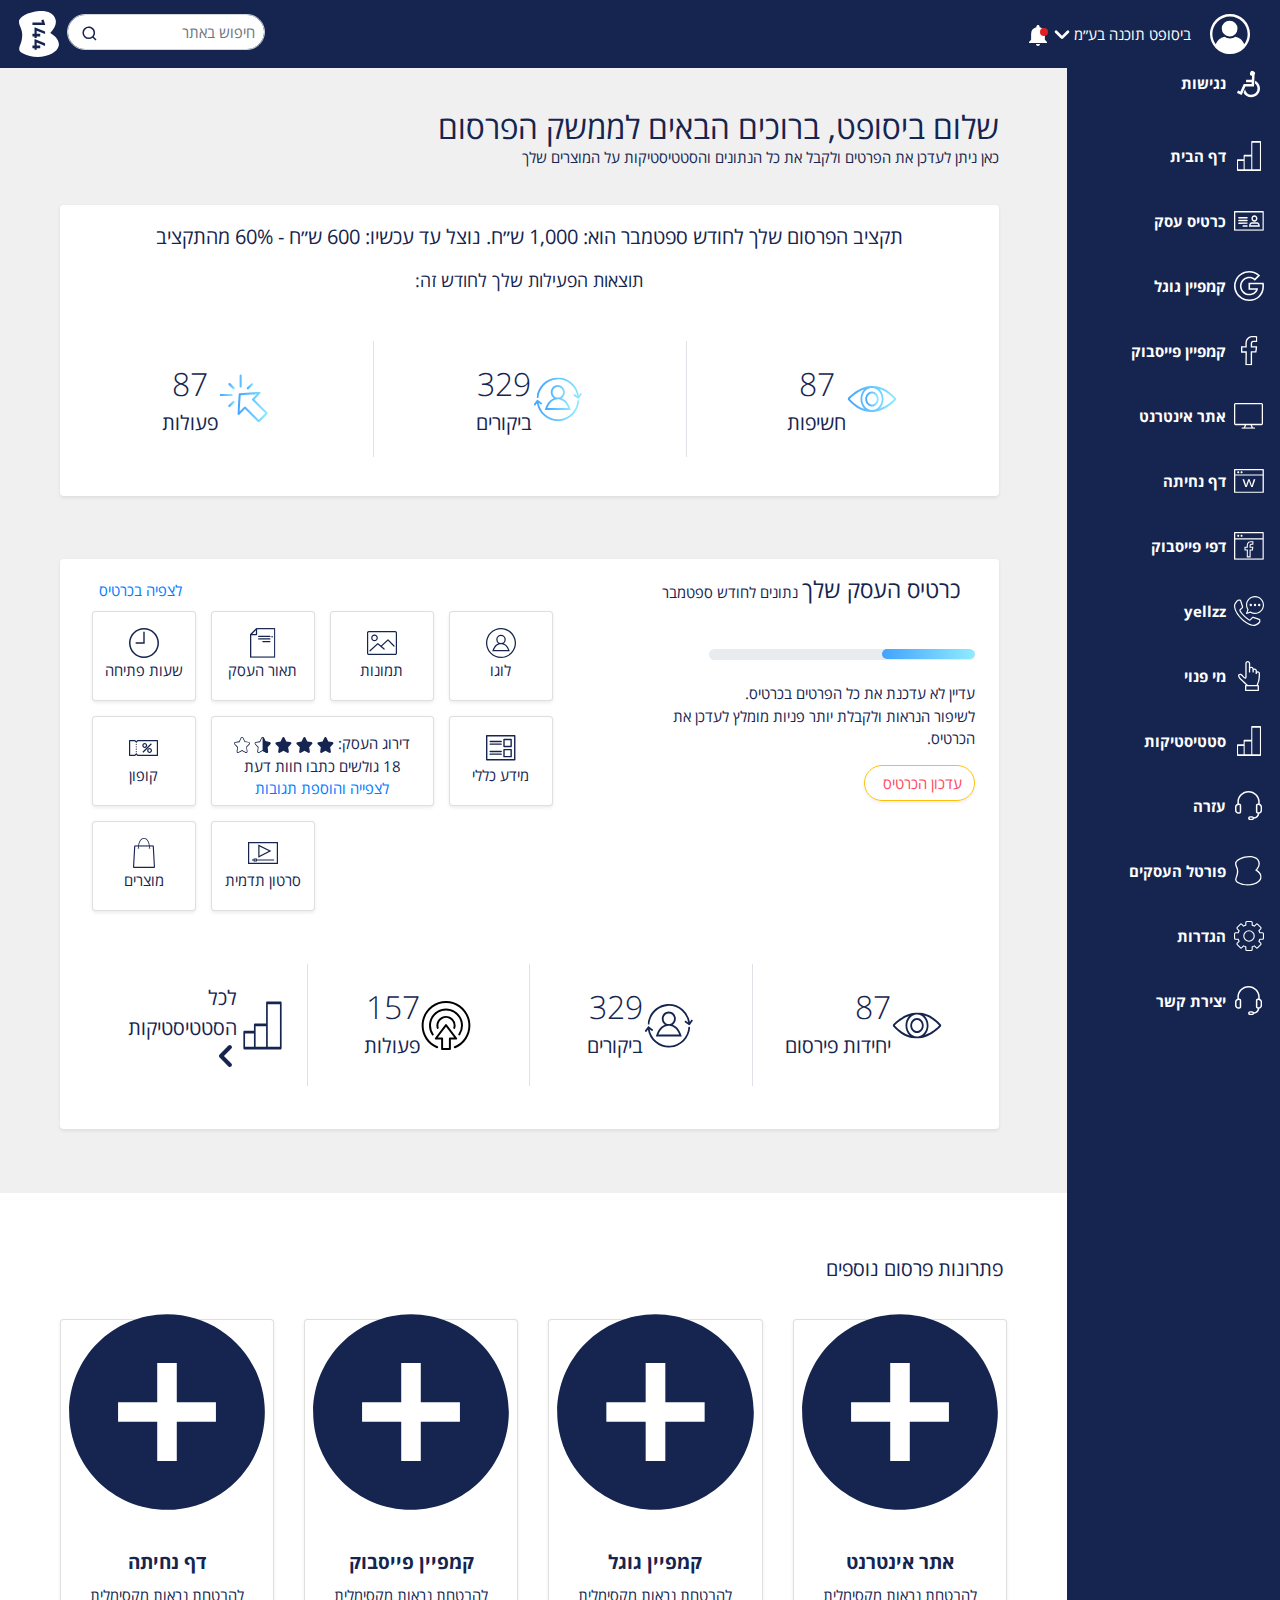
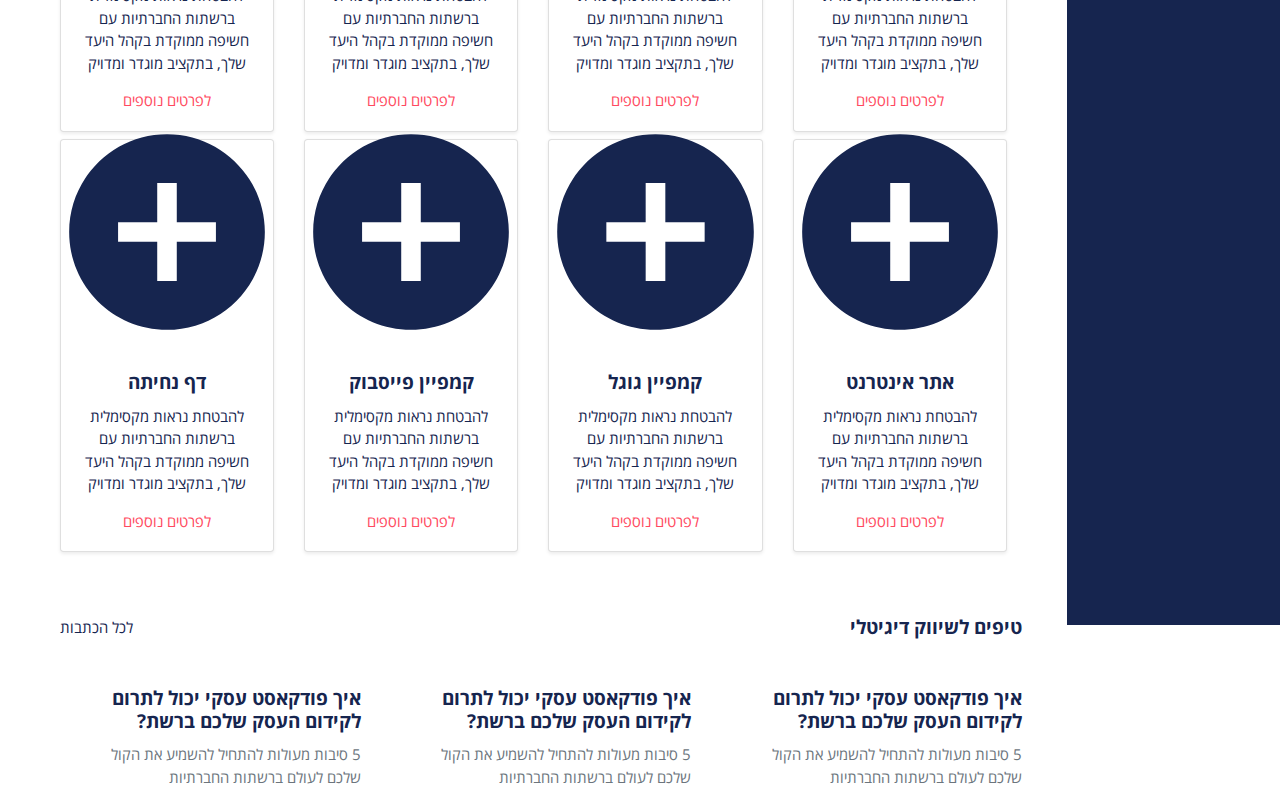
==== index.html @ 8ee235db "style update" ====
<!doctype html>
<html lang="en">
<head>
    <meta charset="UTF-8">
    <meta name="viewport"
          content="width=device-width, user-scalable=no, initial-scale=1.0, maximum-scale=1.0, minimum-scale=1.0">
    <meta http-equiv="X-UA-Compatible" content="ie=edge">
    <script src="https://kit.fontawesome.com/fade6e7b35.js" crossorigin="anonymous"></script>
    <link rel="stylesheet" href="css/bootstrap.css">
    <link href="https://fonts.googleapis.com/css?family=Open+Sans:300,400&display=swap" rel="stylesheet">
    <link rel="stylesheet" href="css/style.css">
    <title>Bootstrap Theme</title>
</head>
<body>

<!-- START Navbar-->

<nav class="navbar navbar-expand-lg navbar-light d-flex justify-content-between flex-nowrap" style="background:#16254f">

<!--    <div class="collapse navbar-collapse" id="navbarSupportedContent"></div>-->
<!--        <button class="navbar-toggler" type="button" data-toggle="collapse" data-target="#navbarSupportedContent" aria-controls="navbarSupportedContent" aria-expanded="false" aria-label="Toggle navigation">-->
<!--            <span class="navbar-toggler-icon"></span>-->
<!--        </button>-->

    <div>
        <a class="navbar-brand d-inline-block" href="#">
            <img src="img/user.svg" alt="">
        </a>
        <p class="text-white mr-3 mt-3 d-inline-block">ביסופט תוכנה בע״מ</p>
        <img class="chevron-down" src="img/chevron-w.svg" alt="">
        <img src="img/svg-icon-bell.svg" alt="">
    </div>

    <div>
        <form class="form-inline my-2 my-lg-0 d-inline-block">
            <input class="form-control mr-sm-2 badge-pill search-box d-none d-md-block" type="search"
                   placeholder="חיפוש באתר"
                   aria-label="Search">
            <i class="search-icon"></i>
        </form>
        <img src="img/logo-bezeq-white.svg" alt="">
    </div>

</nav>

<!--END Navbar-->


<!--MAIN CONTENT -->

    <main id="main-content">
        <div class="container-fluid" >
            <div class="row">
                <!--   SIDE BAR MENU  -->
                <div id="side-bar" class="col-lg-2 d-none d-lg-block sidebar-menu text-white text-center"
                      style="background-color:#16254f" >
                    <div class="d-flex align-self-center pb-2 ">
                        <img class="accessibility" src="img/sidebar/acebility-mobile-white.svg" alt="">
                        <a class="align-self-center pr-2" href="#" >נגישות</a>
                    </div>
                    <div class="d-flex side-icon-space">
                        <img src="img/sidebar/statistic.svg" alt="">
                        <a class="align-self-center pr-2" href="#" >דף הבית</a>
                    </div>
                    <div class="d-flex side-icon-space">
                        <img src="img/sidebar/card.svg" alt="">
                        <a href="#" class="align-self-center pr-2">כרטיס עסק</a>
                    </div>
                    <div class="d-flex side-icon-space">
                        <img src="img/sidebar/google.svg" alt="">
                        <a href="#" class="align-self-center pr-2">קמפיין גוגל</a>
                    </div>
                    <div class="d-flex side-icon-space">
                        <img src="img/sidebar/facebook.svg" alt="">
                        <a href="#" class="align-self-center pr-2">קמפיין פייסבוק</a>
                    </div>
                    <div class="d-flex side-icon-space">
                        <img src="img/sidebar/web.svg" alt="">
                        <a href="#" class="align-self-center pr-2">אתר אינטרנט</a>
                    </div>
                    <div class="d-flex side-icon-space">
                        <img src="img/sidebar/page.svg" alt="">
                        <a href="#" class="align-self-center pr-2">דף נחיתה</a>
                    </div>
                    <div class="d-flex side-icon-space">
                        <img src="img/sidebar/facebook-copy-2.svg" alt="">
                        <a href="#" class="align-self-center pr-2">דפי פייסבוק</a>
                    </div>
                    <div class="d-flex side-icon-space">
                        <img src="img/sidebar/yellzz.svg" alt="">
                        <a href="#" class="align-self-center pr-2">yellzz</a>
                    </div>
                    <div class="d-flex side-icon-space">
                        <img src="img/sidebar/mipanuy.svg" alt="">
                        <a href="#" class="align-self-center pr-2">מי פנוי</a>
                    </div>
                    <div class="d-flex side-icon-space">
                        <img src="img/sidebar/statistic.svg" alt="">
                        <a href="#" class="align-self-center pr-2">סטטיסטיקות</a>
                    </div>
                    <div class="d-flex side-icon-space">
                        <img src="img/sidebar/help.svg" alt="">
                        <a href="#" class="align-self-center pr-2">עזרה</a>
                    </div>
                    <div class="d-flex side-icon-space">
                        <img src="img/sidebar/b.svg" alt="">
                        <a href="#" class="align-self-center pr-2">פורטל העסקים</a>
                    </div>
                    <div class="d-flex side-icon-space">
                        <img src="img/sidebar/settings.svg" alt="">
                        <a href="#" class="align-self-center pr-2">הגדרות</a>
                    </div>
                    <div class="d-flex side-icon-space">
                        <img src="img/sidebar/help.svg" alt="">
                        <a href="#" class="align-self-center pr-2">יצירת קשר</a>
                    </div>
                </div>
                <div class="col-sm-12 col-md-12 col-lg-10"  style="background-color:#f1f0f0">
                    <div>
                        <div class="row justify-content-center">
                            <div class="outer-area" >
                                <div class="col text-right p-0 main-title">
                                    <h1 class="mb-0">שלום ביסופט, ברוכים הבאים לממשק הפרסום</h1>
                                    <p>כאן ניתן לעדכן את הפרטים ולקבל את כל הנתונים והסטטיסטיקות על
                                        המוצרים
                                        שלך</p>
                                </div>
                                <!-- SECTION ONE -->
                                <section class="col-md-12 rounded inner-area text-center shadow-sm"
                                         style="background:#ffff">
                                    <div class="col-md-12 inner-title">
                                        <p class="size-20">תקציב הפרסום שלך לחודש ספטמבר הוא: 1,000 ש״ח. נוצל עד עכשיו:
                                            600
                                            ש״ח - 60%
                                            מהתקציב</p>
                                        <p class="size-18">תוצאות הפעילות שלך לחודש זה:</p>
                                    </div>

                                    <div class="card-group">
                                        <div class="card border-0">

                                            <div class="card-body budget-body d-flex justify-content-center border-left">
                                                <img class="budget-icon" src="img/hasifa-color-2.svg"
                                                     alt="" >
                                                <div>
                                                    <p class="m-0 size-32">87</p>
                                                    <span class="size-20">חשיפות</span>
                                                </div>

                                            </div>
                                        </div>
                                        <div class="card border-0">

                                            <div class="card-body budget-body d-flex justify-content-center border-left">
                                                <img class="budget-icon" src="img/visit-color-2.svg"
                                                     alt="" >
                                                <div>
                                                    <p class="m-0 size-32">329</p>
                                                    <span class="size-20">ביקורים</span>
                                                </div>

                                            </div>
                                        </div>
                                        <div class="card border-0">

                                            <div class="card-body budget-body d-flex justify-content-center">
                                                <img class="budget-icon" src="img/click-color-2.svg"
                                                     alt="" >
                                                <div>
                                                    <p class="m-0 size-32">87</p>
                                                    <span class="size-20">פעולות</span>
                                                </div>

                                            </div>
                                        </div>
                                    </div>

                                </section>

                        <!-- SECTION TWO  -->
                                <section id="section-two" class="col-md-12 rounded mt-6 inner-area text-right shadow-sm"
                                         style="background:
                                #ffff">
                                    <div class="col-md-12 ">
                                        <div class="d-flex justify-content-between p-0">
                                            <div>
                                                <h4 class="d-inline">כרטיס העסק שלך</h4>
                                                <span>נתונים לחודש ספטמבר</span>
                                            </div>
                                            <div class="align-self-center">
                                                <a href="#">לצפיה בכרטיס</a>
                                            </div>
                                        </div>
                                    </div>
                                    <div class="row">
                                        <div class="col-sm-12 col-md-5">
                                            <div class="mt-5">
                                                <div class="progress rounded-pill" style="width: 75%; height:11px ">
                                                    <div class="progress-bar rounded-pill progress-blue" role="progressbar"
                                                         style="width: 35%"
                                                         aria-valuenow="25" aria-valuemin="0" aria-valuemax="100"></div>
                                                </div>
                                                <div class="mt-4 d-flex flex-column">
                                                    <span>עדיין לא עדכנת את כל הפרטים בכרטיס.</span>
                                                    <span>לשיפור הנראות ולקבלת יותר פניות מומלץ לעדכן את הכרטיס.</span>
                                                </div>
                                                <div class="mt-3">
                                                    <a href="#"
                                                       class="btn btn-outline-warning rounded-pill shadow-sm update-card">
                                                        <span>עדכון הכרטיס</span>
                                                        <i class="fas fa-chevron-down pr-2"></i>
                                                    </a>
                                                </div>
                                            </div>
                                        </div>
                                        <div class="col-md-7 col-sm-12 pr-0">
                                            <div class="d-flex flex-wrap justify-content-end business-card">
                                                <div
                                                        class="card small-card m-2 text-center pt-3 align-items-center shadow-sm">
                                                    <img src="img/logo.svg" alt="">
                                                    <div>לוגו</div>
                                                </div>
                                                <div class="card small-card m-2 text-center pt-3 align-items-center shadow-sm">
                                                    <img src="img/galery.svg" alt="">
                                                    <div>תמונות</div>
                                                </div>
                                                <div class="card small-card m-2 text-center pt-3 align-items-center shadow-sm">
                                                    <img src="img/details.svg" alt="">
                                                    <div>תאור העסק</div>
                                                </div>
                                                <div class="card small-card m-2 text-center pt-3 align-items-center shadow-sm">
                                                    <img src="img/clock.svg" alt="">
                                                    <div>שעות פתיחה</div>
                                                </div>
                                                <div class="card small-card m-2 text-center pt-3 align-items-center shadow-sm">
                                                    <img src="img/meyda.svg" alt="">
                                                    <div>מידע כללי</div>
                                                </div>
                                                <div
                                                        class="card small-card long m-2 d-inline text-center pt-3 align-items-center shadow-sm">
                                                    <div class="d-inline-block">דירוג העסק:</div>
                                                    <div class="d-inline-block">
                                                        <img src="img/star-full.svg" alt="">
                                                        <img src="img/star-full.svg" alt="">
                                                        <img src="img/star-full.svg" alt="">
                                                        <img src="img/star-half.svg" alt="">
                                                        <img src="img/star.svg" alt="">
                                                    </div>
                                                    <div>18 גולשים כתבו חוות דעת</div>
                                                    <div><a href="#">לצפייה והוספת תגובות</a></div>
                                                </div>
                                                <div class="card small-card m-2 text-center pt-3 align-items-center shadow-sm">
                                                    <img src="img/cupon.svg" alt="">
                                                    <div>קופון</div>
                                                </div>
                                                <div class="card small-card m-2 text-center pt-3 align-items-center shadow-sm">
                                                    <img src="img/video.svg" alt="">
                                                    <div>סרטון תדמית</div>
                                                </div>
                                                <div
                                                        class="card small-card m-2 text-center pt-3 align-items-center d-none d-md-block shadow-sm">
                                                    <img src="img/mozarim.svg" alt="">
                                                    <div>מוצרים</div>
                                                </div>
                                            </div>

                                        </div>
                                    </div>

                                    <div class="col">

                                    </div>
                                    <div class="card-group mt-5 business-group">
                                        <div class="card border-0">

                                            <div class="card-body budget-body d-flex justify-content-center border-left">
                                                <img class="budget-icon" src="img/hasifa.svg"
                                                     alt="" >
                                                <div>
                                                    <p class="m-0 size-32">87</p>
                                                    <span class="size-20">יחידות פירסום</span>
                                                </div>

                                            </div>
                                        </div>
                                        <div class="card border-0">

                                            <div class="card-body budget-body d-flex justify-content-center border-left">
                                                <img class="budget-icon" src="img/visit.svg"
                                                     alt="" >
                                                <div>
                                                    <p class="m-0 size-32">329</p>
                                                    <span class="size-20">ביקורים</span>
                                                </div>

                                            </div>
                                        </div>
                                        <div class="card border-0">

                                            <div class="card-body budget-body d-flex justify-content-center border-left">
                                                <img class="budget-icon" src="img/peulot.svg"
                                                     alt="" >
                                                <div>
                                                    <p class="m-0 size-32">157</p>
                                                    <span class="size-20">פעולות</span>
                                                </div>

                                            </div>
                                        </div>
                                        <div class="card border-0">

                                            <div class="card-body budget-body d-flex justify-content-center">
                                                <img class="budget-icon" src="img/statistic-copy.svg"
                                                     alt="" >
                                                <div>
                                                    <p class="m-0 size-20">לכל</p>
                                                    <span class="size-20">הסטטיסטיקות</span>
                                                    <a href="#">
                                                        <img src="img/chevron-color.svg" alt="">
                                                    </a>

                                                </div>

                                            </div>
                                        </div>

                                    </div>
                                </section>
                            </div>

                        <!-- ADS SECTION   -->

                            <section class="container-fluid text-right" style="background:#ffff">
                                <div class="row">
                                    <div class="col p-0 mt-6 mb-4">
                                            <h5 class="mr-6 size-20">פתרונות פרסום נוספים </h5>
                                    </div>
                                </div>

                                <div class="card-deck my-2 px-5">
                                    <div class="card shadow-sm">
                                        <img src="img/icons-copy-4.svg" alt="" class="plus">
                                        <div class="card-body text-center ">
                                            <h5 class="card-title font-weight-bold">אתר אינטרנט</h5>
                                            <p class="card-text">להבטחת נראות מקסימלית ברשתות החברתיות עם חשיפה
                                                ממוקדת בקהל
                                                היעד שלך, בתקציב מוגדר ומדויק</p>
                                            <a href="#" class="card-link">לפרטים נוספים
                                                <i class="fas fa-chevron-left"></i>
                                            </a>
                                        </div>
                                    </div>

                                    <div class="card shadow-sm">
                                        <img src="img/icons-copy-4.svg" alt="" class="plus">
                                        <div class="card-body text-center">
                                            <h5 class="card-title font-weight-bold">קמפיין גוגל</h5>
                                            <p class="card-text">להבטחת נראות מקסימלית ברשתות החברתיות עם חשיפה
                                                ממוקדת בקהל
                                                היעד שלך, בתקציב מוגדר ומדויק</p>
                                            <a href="#" class="card-link">לפרטים נוספים
                                                <i class="fas fa-chevron-left"></i>
                                            </a>
                                        </div>
                                    </div>

                                    <div class="card shadow-sm">
                                        <img src="img/icons-copy-4.svg" alt="" class="plus">
                                        <div class="card-body text-center">
                                            <h5 class="card-title font-weight-bold">קמפיין פייסבוק</h5>
                                            <p class="card-text">להבטחת נראות מקסימלית ברשתות החברתיות עם חשיפה
                                                ממוקדת בקהל
                                                היעד שלך, בתקציב מוגדר ומדויק</p>
                                            <a href="#" class="card-link">לפרטים נוספים
                                                <i class="fas fa-chevron-left"></i>
                                            </a>
                                        </div>
                                    </div>

                                    <div class="card shadow-sm">
                                        <img src="img/icons-copy-4.svg" alt="" class="plus">
                                        <div class="card-body text-center">
                                            <h5 class="card-title font-weight-bold">דף נחיתה</h5>
                                            <p class="card-text">להבטחת נראות מקסימלית ברשתות החברתיות עם חשיפה
                                                ממוקדת בקהל
                                                היעד שלך, בתקציב מוגדר ומדויק</p>
                                            <a href="#" class="card-link">לפרטים נוספים
                                                <i class="fas fa-chevron-left"></i>
                                            </a>
                                        </div>
                                    </div>
                                </div>

                                <div class="card-deck px-5">
                                    <div class="card shadow-sm">
                                        <img src="img/icons-copy-4.svg" alt="" class="plus">
                                        <div class="card-body text-center">
                                            <h5 class="card-title font-weight-bold">אתר אינטרנט</h5>
                                            <p class="card-text">להבטחת נראות מקסימלית ברשתות החברתיות עם חשיפה
                                                ממוקדת בקהל
                                                היעד שלך, בתקציב מוגדר ומדויק</p>
                                            <a href="#" class="card-link">לפרטים נוספים
                                                <i class="fas fa-chevron-left"></i>
                                            </a>
                                        </div>
                                    </div>

                                    <div class="card shadow-sm">
                                        <img src="img/icons-copy-4.svg" alt="" class="plus">
                                        <div class="card-body text-center">
                                            <h5 class="card-title font-weight-bold">קמפיין גוגל</h5>
                                            <p class="card-text">להבטחת נראות מקסימלית ברשתות החברתיות עם חשיפה
                                                ממוקדת בקהל
                                                היעד שלך, בתקציב מוגדר ומדויק</p>
                                            <a href="#" class="card-link">לפרטים נוספים
                                                <i class="fas fa-chevron-left"></i>
                                            </a>
                                        </div>
                                    </div>

                                    <div class="card shadow-sm">
                                        <img src="img/icons-copy-4.svg" alt="" class="plus">
                                        <div class="card-body text-center">
                                            <h5 class="card-title font-weight-bold">קמפיין פייסבוק</h5>
                                            <p class="card-text">להבטחת נראות מקסימלית ברשתות החברתיות עם חשיפה
                                                ממוקדת בקהל
                                                היעד שלך, בתקציב מוגדר ומדויק</p>
                                            <a href="#" class="card-link">לפרטים נוספים
                                                <i class="fas fa-chevron-left"></i>
                                            </a>
                                        </div>
                                    </div>

                                    <div class="card shadow-sm">
                                        <img src="img/icons-copy-4.svg" alt="" class="plus">
                                        <div class="card-body text-center">
                                            <h5 class="card-title font-weight-bold">דף נחיתה</h5>
                                            <p class="card-text">להבטחת נראות מקסימלית ברשתות החברתיות עם חשיפה
                                                ממוקדת בקהל
                                                היעד שלך, בתקציב מוגדר ומדויק</p>
                                            <a href="#" class="card-link">לפרטים נוספים
                                                <i class="fas fa-chevron-left"></i>
                                            </a>
                                        </div>
                                    </div>
                                </div>


                            </section>

                            <section class="container-fluid text-right pr-0" style="background:#ffff">
                                <div class="d-flex justify-content-between px-5 mt-6">
                                    <h5 class="d-inline-block mb-3 font-weight-bold"> טיפים לשיווק דיגיטלי</h5>
                                    <a class="outer-card-link" href="#">לכל הכתבות</a>
                                </div>

                                <div class="row px-5 mt-3">
                                    <div class="col-sm-12 col-md-4">
                                        <div class="card border-0">
                                            <img src="https://source.unsplash.com/335x203/?tech" alt="" class="card-img-top">
                                            <div class="card-body pr-0">
                                                <h5 class="card-title font-weight-bold">איך פודקאסט עסקי יכול לתרום לקידום העסק
                                                    שלכם
                                                    ברשת?</h5>
                                                <p class="card-text text-muted">5 סיבות מעולות להתחיל להשמיע את הקול שלכם לעולם
                                                    ברשתות
                                                    החברתיות</p>
                                            </div>
                                        </div>
                                    </div>
                                    <div class="col-sm-12 col-md-4">
                                        <div class="card border-0">
                                            <img src="https://source.unsplash.com/335x204/?tech" alt=""
                                                 class="card-img-top">
                                            <div class="card-body pr-0">
                                                <h5 class="card-title font-weight-bold">איך פודקאסט עסקי יכול לתרום לקידום העסק שלכם
                                                    ברשת?</h5>
                                                <p class="card-text text-muted">5 סיבות מעולות להתחיל להשמיע את הקול שלכם לעולם
                                                    ברשתות
                                                    החברתיות</p>
                                            </div>
                                        </div>
                                    </div>
                                    <div class="col-sm-12 col-md-4">
                                        <div class="card border-0">
                                            <img src="https://source.unsplash.com/335x205/?tech" alt=""
                                                 class="card-img-top">
                                            <div class="card-body pr-0">
                                                <h5 class="card-title font-weight-bold">איך פודקאסט עסקי יכול לתרום לקידום העסק שלכם
                                                    ברשת?</h5>
                                                <p class="card-text text-muted">5 סיבות מעולות להתחיל להשמיע את הקול
                                                    שלכם לעולם
                                                    ברשתות
                                                    החברתיות</p>
                                            </div>
                                        </div>
                                    </div>
                                </div>
                            </section>

                        </div>
                    </div>
                </div>
            </div>
        </div>

    </main>

<!--END MAIN CONTENT SECTION ONE -->










<script src="https://code.jquery.com/jquery-3.4.1.min.js" integrity="sha256-CSXorXvZcTkaix6Yvo6HppcZGetbYMGWSFlBw8HfCJo=" crossorigin="anonymous"></script>
<script src="https://cdn.jsdelivr.net/npm/popper.js@1.16.0/dist/umd/popper.min.js" integrity="sha384-Q6E9RHvbIyZFJoft+2mJbHaEWldlvI9IOYy5n3zV9zzTtmI3UksdQRVvoxMfooAo" crossorigin="anonymous"></script>
<script src="https://stackpath.bootstrapcdn.com/bootstrap/4.4.1/js/bootstrap.min.js" integrity="sha384-wfSDF2E50Y2D1uUdj0O3uMBJnjuUD4Ih7YwaYd1iqfktj0Uod8GCExl3Og8ifwB6" crossorigin="anonymous"></script>

<script>
  // Get the current year for the copyright
  $('#year').text(new Date().getFullYear());

</script>

</body>
</html>
---- css/style.css ----
@font-face {
    font-family: OpenSansHebrew;
    src: url('../fonts/opensanshebrew-light.ttf') format('truetype');
    font-weight: 300;
}
@font-face {
    font-family: 'OpenSansHebrew';
    src: url('../fonts/opensanshebrew-regular.ttf') format('truetype');
    font-weight: normal;
}
@font-face {
    font-family: 'OpenSansHebrew';
    src: url('../fonts/opensanshebrew-bold.ttf') format('truetype');
    font-weight: bold;
}
:root {
    --watermelon: #ff495c;
    --pinkish-orange:#ff692f;
}

body,
html {
    direction: rtl;
    margin: 0;
    padding: 0;
    /*font-family: 'OpenSans', serif;*/
    font-family: OpenSansHebrew, serif;
    font-size: 15px;
    color: #16254f;

}

/* HEADER */

form {
    position: relative;
}
.search-box {
    width:233px;
}
.search-icon {
    position: absolute;
    left: 15px;
    top:12px;
    background-image: url(../img/glass-copy.svg);
    width:15px;
    height:15px;
    display: inline-block;
    background-repeat: no-repeat;
    background-size: contain;
}
.chevron-down {
    transform: rotate(-90deg);
    width: 16px;
}


/* SECTION ONE */
.outer-area {
    margin:2.67rem 4.54rem 4.27rem 4rem;
}
.inner-area {
    padding:1.13rem 0  2.6rem 0;
}
.inner-title {
    margin-bottom: 3.14rem;
}
.main-title {
    margin-bottom:2.46rem;
}



/* SECTION TWO */
#section-two.inner-area {
    padding: 17px 24px 43px;
}

.small-card {
    width:104px;
    height:90px;
}

.small-card.long{
    width:223px;
    height:90px;
}




/* SIDEBAR */
#side-bar a {
    font-weight: bold;
    color: #fff;
    text-decoration: none;
}
#side-bar a:hover {
    color:#3db5ef;
}
.sidebar-menu {

    height:2157px;
    min-width: 168px;
}
.accessibility {
    transform: scaleX(-1);
}
.side-icon-space {
    margin: 33px 0;
}




/* MAIN CONTENT */

#main-content h1{
    font-size:2.13rem;
}
#main-content .size-20{
    font-size:1.33rem;

}
#main-content .size-18{
    font-size:1.2rem;

}
#main-content .size-32{
    font-size:2.13rem;
    font-weight: lighter;
}
.budget-icon {
    width:52px;
}

/* MORE PUBLISHING OPTION */

.plus {
    position: relative;
    bottom: 14px;
}



#main-content .inner-text {
    line-height: 1.15;
}


/*#main-content a:hover {*/
/*    color: #3db5ef;*/
/*}*/
#main-content .update-card {
    color: #ff4960;
}





    /* ADs SECTION CARDS */

.card-link {
    color: #ff4960!important;
}
.outer-card-link {
    color: #16254f;
}



 /* MEDIA QUERY */

 /*Extra small devices (portrait phones, less than 576px)*/
@media screen and (max-width: 575.98px) {
    .business-card {
        justify-content:center!important;
    }
    .card-group {
        flex-direction: row;
        justify-content: center;
    }
    .budget-body {
        display: inline!important;
    }
    .business-group {
        flex-direction: column;
        text-align:center;
    }
    .border-left {
        border-left:none!important;
    }
}

 /*Small devices (landscape phones, 576px and up)*/
@media screen and (min-width: 576px) and (max-width: 767.98px) {
    /*.small-card {*/
    /*    width: 84px;*/
    /*    height: 74px;*/
    /*}*/
    /*.small-card.long {*/
    /*    width:182px;*/
    /*    height:74px*/
    /*}*/
    /*.card.publish {*/
    /*    color:blue;*/
    /*    width: 304px;*/
    /*    height: 76px;*/
    /*}*/
    .ads img {
        width: 24px;
        position: absolute;
        top: -7px;
        left: 274px;
    }

    .business-group {
        flex-direction: column;
        text-align:center;
    }
    .border-left {
        border-left:none!important;
    }


}

 /*Medium devices (tablets, 768px and up)*/
@media screen and (min-width: 768px) and (max-width: 991.98px) {
    .business-group {
        flex-direction: column;

    }
    .business-card {
        justify-content: center;
    }
    .business-item {
        border-left: 2px solid #d8d8d8!important;
    }
    .long {
        order:8;
    }
    .business-group {
        flex-direction: row;
        text-align:center;
    }
    .border-left {
        /*border-left:none!important;*/
    }
}

 /*Large devices (desktops, 992px and up)*/
@media screen and (min-width: 992px) and (max-width: 1199.98px) {
    .business-item {
        border-left: 2px solid #d8d8d8!important;
    }
    .business-group {
        flex-direction: column;

    }
    .business-group {
        flex-direction: row;
        text-align:center;
    }

}

 /*Extra large devices (large desktops, 1200px and up)*/
@media screen and (min-width: 1200px) {
    .business-item {
        border-left: 2px solid #d8d8d8!important;
    }
}





.Rectangle-3-Copy-6 {
    color: #fff;
    width: 136px;
    height: 32px;
    border-radius: 20px;
    box-shadow: 2px 2px 6px 0 rgba(63, 63, 63, 0.5);
    background-image: linear-gradient(to right, #ff495c 0%, #ff692f 100%);
    position: absolute;
    top: 75px;
    left: 70px;
    padding: 4px;
    text-align: center;
}
.progress-blue {
    width: 80px;
    height: 10px;
    border-radius: 20px;
    background-image: linear-gradient(to right, #42a3ff 0%, #90ebff 100%);
}
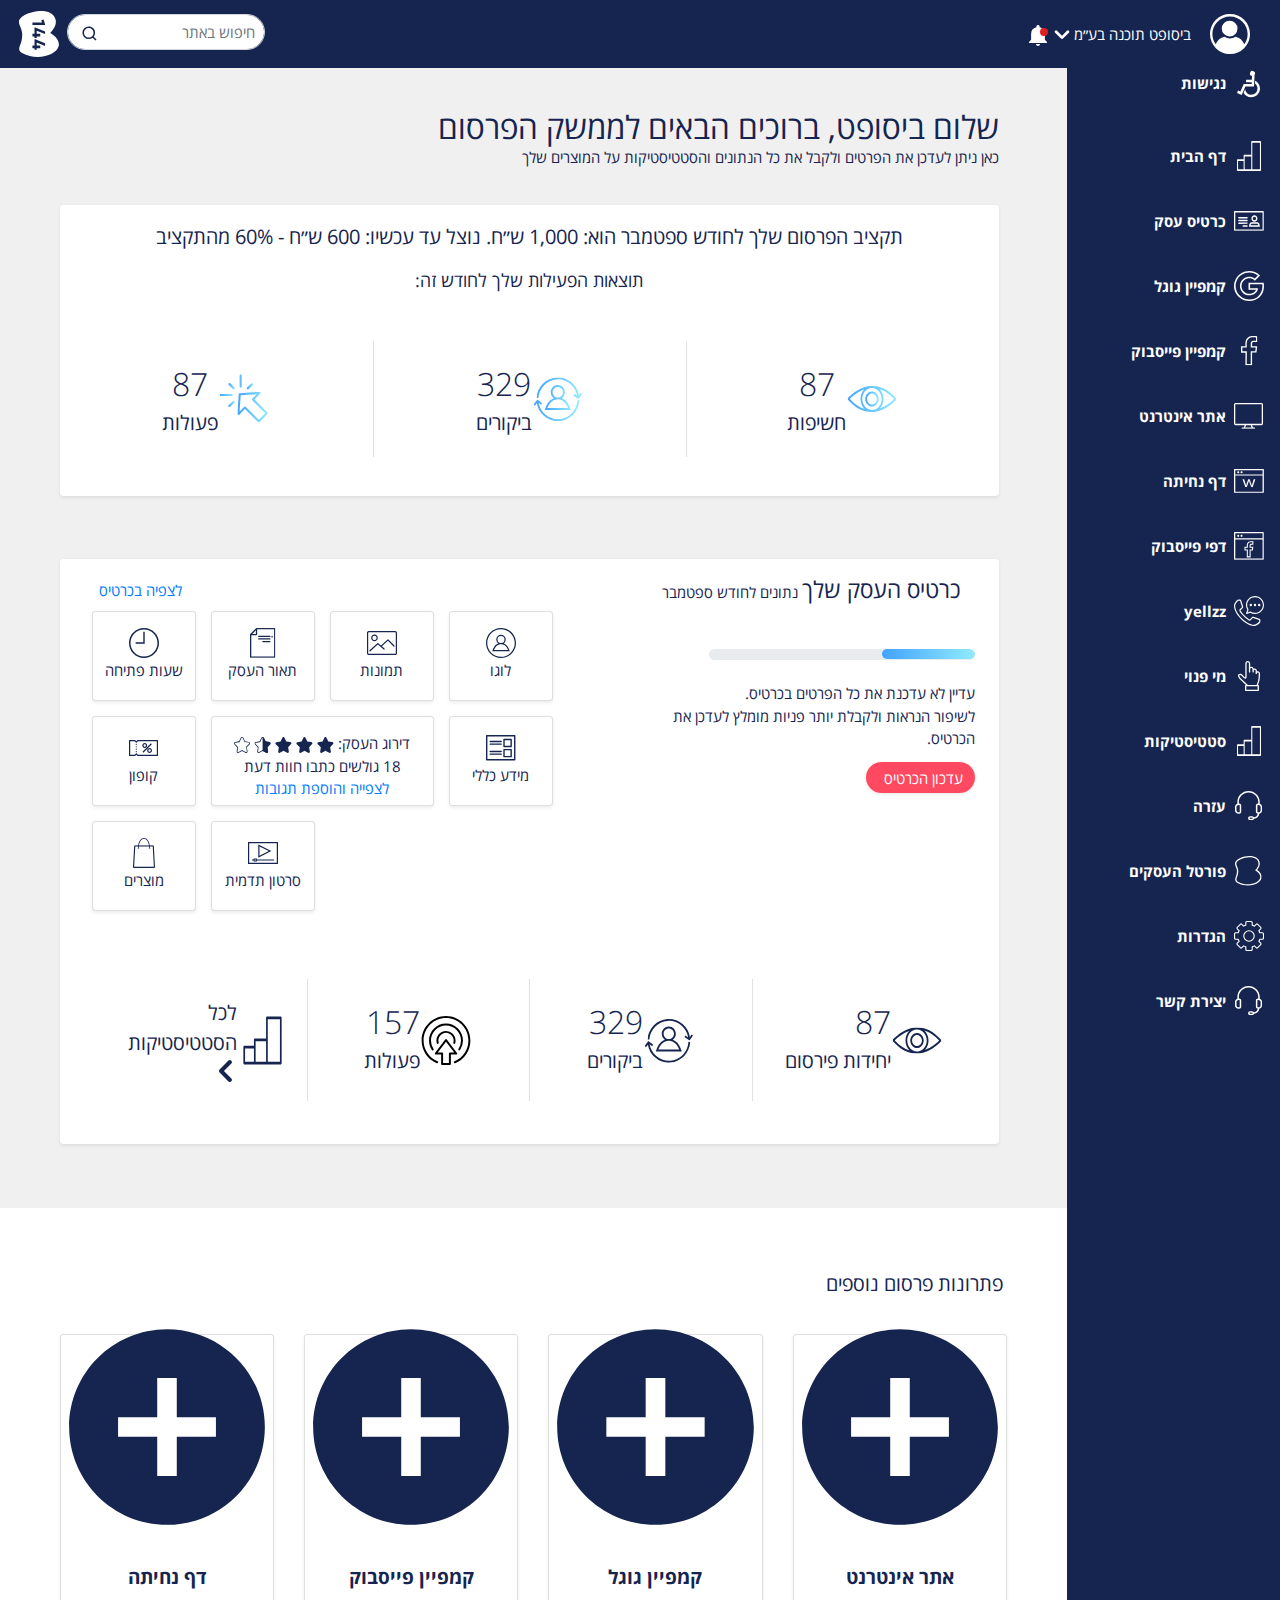
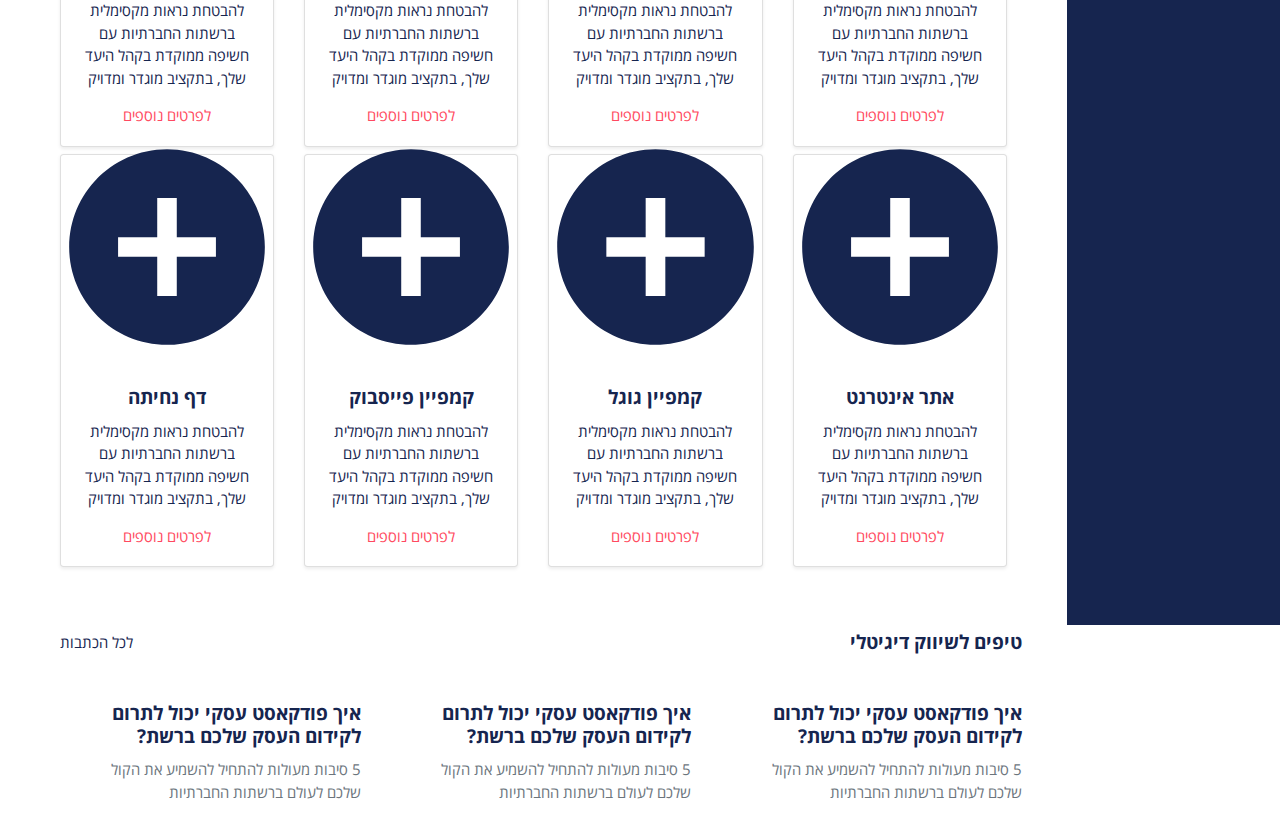
==== commit 6a5ea7db: "style fix" ====
--- a/index.html
+++ b/index.html
@@ -204,9 +204,9 @@
                                                     <span>עדיין לא עדכנת את כל הפרטים בכרטיס.</span>
                                                     <span>לשיפור הנראות ולקבלת יותר פניות מומלץ לעדכן את הכרטיס.</span>
                                                 </div>
-                                                <div class="mt-3">
+                                                <div class="mt-3 update-card">
                                                     <a href="#"
-                                                       class="btn btn-outline-warning rounded-pill shadow-sm update-card">
+                                                       class="btn btn-outline-warning rounded-pill shadow-sm d-none d-md-inline">
                                                         <span>עדכון הכרטיס</span>
                                                         <i class="fas fa-chevron-down pr-2"></i>
                                                     </a>
@@ -262,6 +262,14 @@
                                                     <img src="img/mozarim.svg" alt="">
                                                     <div>מוצרים</div>
                                                 </div>
+
+                                            </div>
+                                            <div class="mt-3 update-card text-center">
+                                                <a href="#"
+                                                   class="btn btn-outline-warning rounded-pill shadow-sm d-inline d-md-none">
+                                                    <span>עדכון הכרטיס</span>
+                                                    <i class="fas fa-chevron-down pr-2"></i>
+                                                </a>
                                             </div>
 
                                         </div>
@@ -338,14 +346,20 @@
                                 </div>
 
                                 <div class="card-deck my-2 px-5">
-                                    <div class="card shadow-sm">
-                                        <img src="img/icons-copy-4.svg" alt="" class="plus">
-                                        <div class="card-body text-center ">
+                                    <div class="card shadow-sm ">
+                                        <img src="img/icons-copy-4.svg" alt="" class="plus">
+                                        <div class="card-body text-center solution-card">
                                             <h5 class="card-title font-weight-bold">אתר אינטרנט</h5>
-                                            <p class="card-text">להבטחת נראות מקסימלית ברשתות החברתיות עם חשיפה
-                                                ממוקדת בקהל
-                                                היעד שלך, בתקציב מוגדר ומדויק</p>
-                                            <a href="#" class="card-link">לפרטים נוספים
+                                            <div class="d-flex">
+                                                <p class="card-text ">להבטחת נראות מקסימלית
+                                                ברשתות החברתיות עם חשיפה
+                                                ממוקדת בקהל
+                                                היעד שלך, בתקציב מוגדר ומדויק</p>
+                                                <button
+                                                        class="btn btn-outline-warning rounded-pill d-block d-sm-none">לפרטים
+                                                </button>
+                                            </div>
+                                            <a href="#" class="card-link d-none d-sm-block">לפרטים נוספים
                                                 <i class="fas fa-chevron-left"></i>
                                             </a>
                                         </div>
--- a/css/style.css
+++ b/css/style.css
@@ -110,7 +110,18 @@
     margin: 33px 0;
 }
 
-
+.btn-outline-warning {
+    background: #ff4960!important;
+    border: #ff4960!important;
+    color: #fff!important;
+}
+.btn-outline-warning:hover,
+.btn-outline-warning:focus
+{
+    background: #ff4960!important;
+    border: #ff4960!important;
+    color: #fff!important;
+}
 
 
 /* MAIN CONTENT */
@@ -174,6 +185,11 @@
 
  /*Extra small devices (portrait phones, less than 576px)*/
 @media screen and (max-width: 575.98px) {
+
+    .update-card {
+        text-align:center;
+    }
+
     .business-card {
         justify-content:center!important;
     }
@@ -191,23 +207,34 @@
     .border-left {
         border-left:none!important;
     }
+    .plus {
+        position: relative;
+        bottom: 8px;
+        left: 165px;
+    }
+    .solution-card {
+        padding:0 25px 25px 25px !important;
+        text-align:right!important;
+    }
+    .solution-card .card-text{
+        width: 240px;
+        white-space: nowrap;
+        overflow: hidden;
+        text-overflow: ellipsis;
+    }
+    .solution-card  div {
+        justify-content: space-between
+    }
+
 }
 
  /*Small devices (landscape phones, 576px and up)*/
 @media screen and (min-width: 576px) and (max-width: 767.98px) {
-    /*.small-card {*/
-    /*    width: 84px;*/
-    /*    height: 74px;*/
-    /*}*/
-    /*.small-card.long {*/
-    /*    width:182px;*/
-    /*    height:74px*/
-    /*}*/
-    /*.card.publish {*/
-    /*    color:blue;*/
-    /*    width: 304px;*/
-    /*    height: 76px;*/
-    /*}*/
+    .plus {
+        position: relative;
+        bottom: 8px;
+        left: 165px;
+    }
     .ads img {
         width: 24px;
         position: absolute;
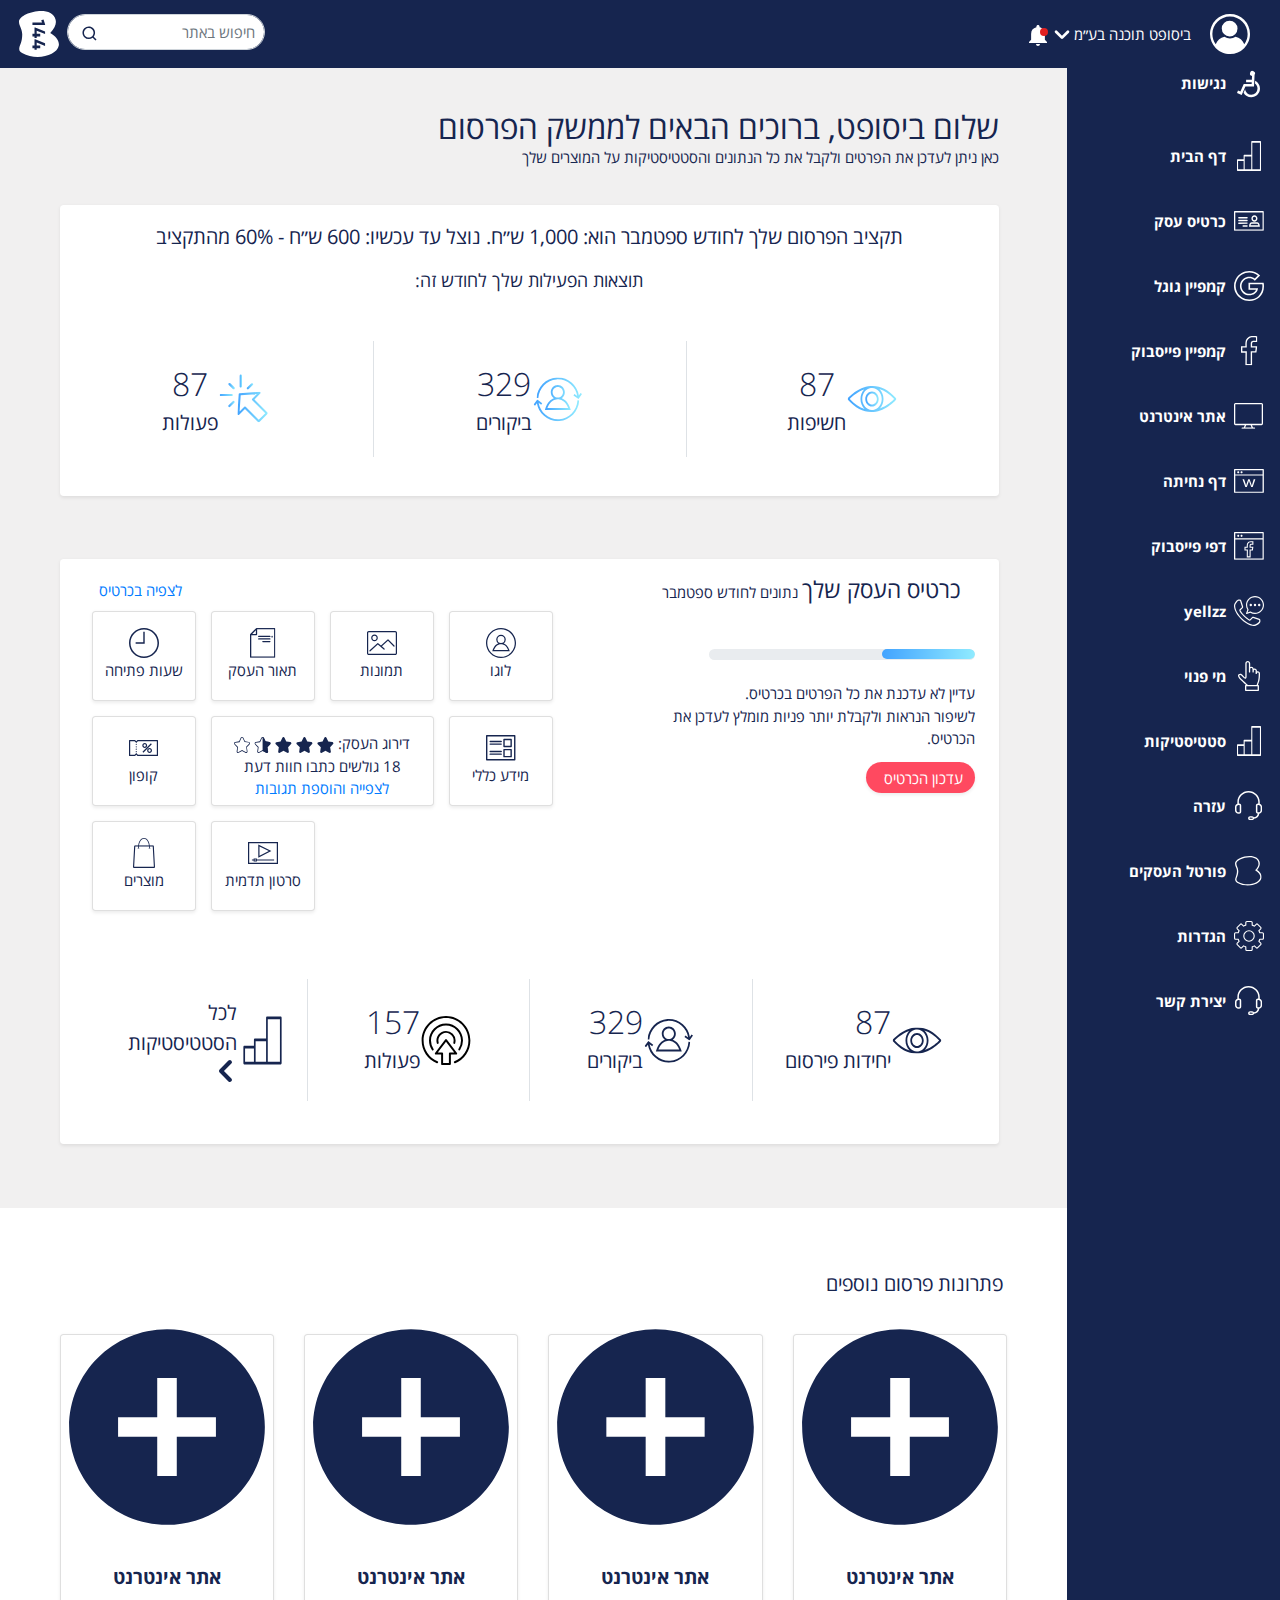
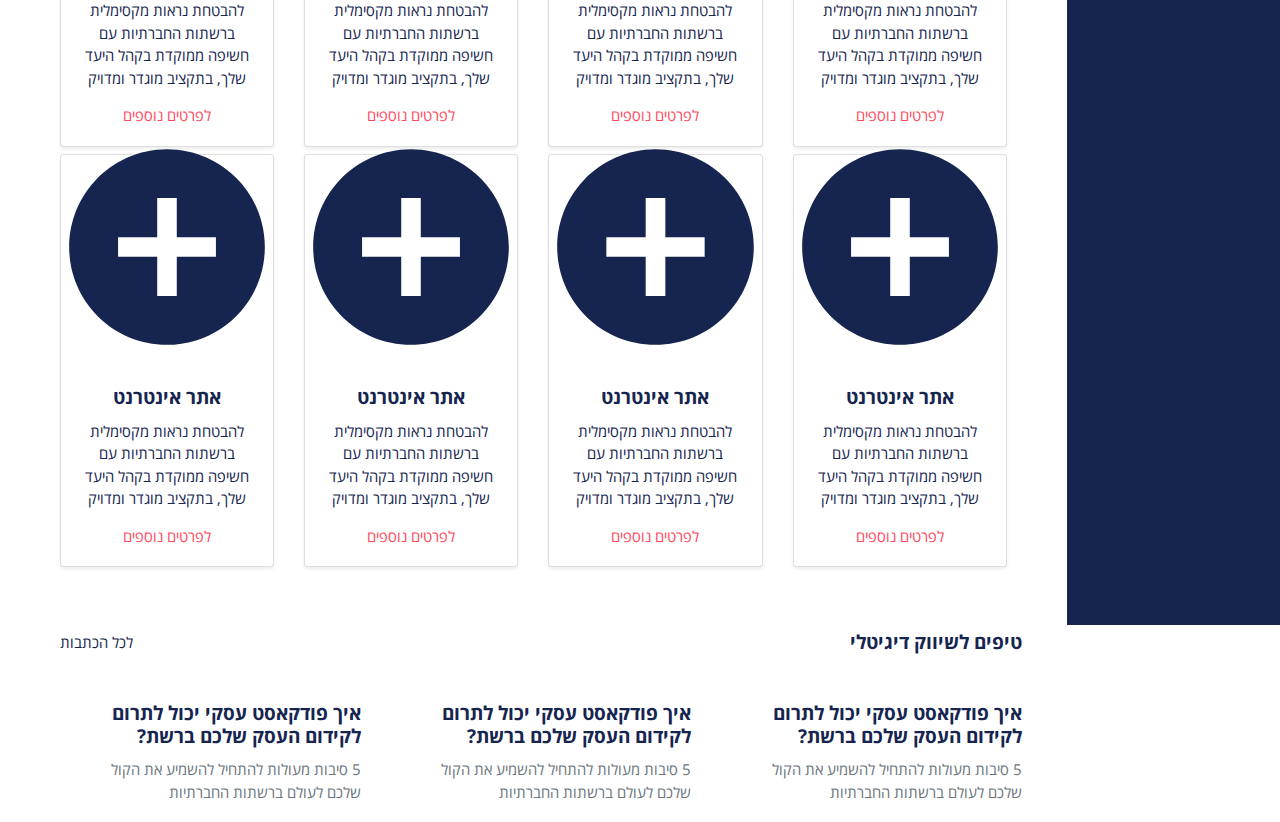
==== commit 4109e7fb: "Res update" ====
--- a/index.html
+++ b/index.html
@@ -356,49 +356,71 @@
                                                 ממוקדת בקהל
                                                 היעד שלך, בתקציב מוגדר ומדויק</p>
                                                 <button
-                                                        class="btn btn-outline-warning rounded-pill d-block d-sm-none">לפרטים
-                                                </button>
-                                            </div>
-                                            <a href="#" class="card-link d-none d-sm-block">לפרטים נוספים
-                                                <i class="fas fa-chevron-left"></i>
-                                            </a>
-                                        </div>
-                                    </div>
-
-                                    <div class="card shadow-sm">
-                                        <img src="img/icons-copy-4.svg" alt="" class="plus">
-                                        <div class="card-body text-center">
-                                            <h5 class="card-title font-weight-bold">קמפיין גוגל</h5>
-                                            <p class="card-text">להבטחת נראות מקסימלית ברשתות החברתיות עם חשיפה
-                                                ממוקדת בקהל
-                                                היעד שלך, בתקציב מוגדר ומדויק</p>
-                                            <a href="#" class="card-link">לפרטים נוספים
-                                                <i class="fas fa-chevron-left"></i>
-                                            </a>
-                                        </div>
-                                    </div>
-
-                                    <div class="card shadow-sm">
-                                        <img src="img/icons-copy-4.svg" alt="" class="plus">
-                                        <div class="card-body text-center">
-                                            <h5 class="card-title font-weight-bold">קמפיין פייסבוק</h5>
-                                            <p class="card-text">להבטחת נראות מקסימלית ברשתות החברתיות עם חשיפה
-                                                ממוקדת בקהל
-                                                היעד שלך, בתקציב מוגדר ומדויק</p>
-                                            <a href="#" class="card-link">לפרטים נוספים
-                                                <i class="fas fa-chevron-left"></i>
-                                            </a>
-                                        </div>
-                                    </div>
-
-                                    <div class="card shadow-sm">
-                                        <img src="img/icons-copy-4.svg" alt="" class="plus">
-                                        <div class="card-body text-center">
-                                            <h5 class="card-title font-weight-bold">דף נחיתה</h5>
-                                            <p class="card-text">להבטחת נראות מקסימלית ברשתות החברתיות עם חשיפה
-                                                ממוקדת בקהל
-                                                היעד שלך, בתקציב מוגדר ומדויק</p>
-                                            <a href="#" class="card-link">לפרטים נוספים
+                                                        class="btn btn-outline-warning rounded-pill d-block d-sm-none details-btn">לפרטים
+                                                    <i class="fas fa-chevron-left"></i></i>
+                                                </button>
+                                            </div>
+                                            <a href="#" class="card-link d-none d-sm-block">לפרטים נוספים
+                                                <i class="fas fa-chevron-left"></i>
+                                            </a>
+                                        </div>
+                                    </div>
+
+                                    <div class="card shadow-sm ">
+                                        <img src="img/icons-copy-4.svg" alt="" class="plus">
+                                        <div class="card-body text-center solution-card">
+                                            <h5 class="card-title font-weight-bold">אתר אינטרנט</h5>
+                                            <div class="d-flex">
+                                                <p class="card-text ">להבטחת נראות מקסימלית
+                                                    ברשתות החברתיות עם חשיפה
+                                                    ממוקדת בקהל
+                                                    היעד שלך, בתקציב מוגדר ומדויק</p>
+                                                <button
+                                                        class="btn btn-outline-warning rounded-pill d-block d-sm-none details-btn">לפרטים
+                                                    <i class="fas fa-chevron-left"></i></i>
+                                                </button>
+                                            </div>
+                                            <a href="#" class="card-link d-none d-sm-block">לפרטים נוספים
+                                                <i class="fas fa-chevron-left"></i>
+                                            </a>
+                                        </div>
+                                    </div>
+
+                                    <div class="card shadow-sm ">
+                                        <img src="img/icons-copy-4.svg" alt="" class="plus">
+                                        <div class="card-body text-center solution-card">
+                                            <h5 class="card-title font-weight-bold">אתר אינטרנט</h5>
+                                            <div class="d-flex">
+                                                <p class="card-text ">להבטחת נראות מקסימלית
+                                                    ברשתות החברתיות עם חשיפה
+                                                    ממוקדת בקהל
+                                                    היעד שלך, בתקציב מוגדר ומדויק</p>
+                                                <button
+                                                        class="btn btn-outline-warning rounded-pill d-block d-sm-none details-btn">לפרטים
+                                                    <i class="fas fa-chevron-left"></i></i>
+                                                </button>
+                                            </div>
+                                            <a href="#" class="card-link d-none d-sm-block">לפרטים נוספים
+                                                <i class="fas fa-chevron-left"></i>
+                                            </a>
+                                        </div>
+                                    </div>
+
+                                    <div class="card shadow-sm ">
+                                        <img src="img/icons-copy-4.svg" alt="" class="plus">
+                                        <div class="card-body text-center solution-card">
+                                            <h5 class="card-title font-weight-bold">אתר אינטרנט</h5>
+                                            <div class="d-flex">
+                                                <p class="card-text ">להבטחת נראות מקסימלית
+                                                    ברשתות החברתיות עם חשיפה
+                                                    ממוקדת בקהל
+                                                    היעד שלך, בתקציב מוגדר ומדויק</p>
+                                                <button
+                                                        class="btn btn-outline-warning rounded-pill d-block d-sm-none details-btn">לפרטים
+                                                    <i class="fas fa-chevron-left"></i></i>
+                                                </button>
+                                            </div>
+                                            <a href="#" class="card-link d-none d-sm-block">לפרטים נוספים
                                                 <i class="fas fa-chevron-left"></i>
                                             </a>
                                         </div>
@@ -406,53 +428,81 @@
                                 </div>
 
                                 <div class="card-deck px-5">
-                                    <div class="card shadow-sm">
-                                        <img src="img/icons-copy-4.svg" alt="" class="plus">
-                                        <div class="card-body text-center">
-                                            <h5 class="card-title font-weight-bold">אתר אינטרנט</h5>
-                                            <p class="card-text">להבטחת נראות מקסימלית ברשתות החברתיות עם חשיפה
-                                                ממוקדת בקהל
-                                                היעד שלך, בתקציב מוגדר ומדויק</p>
-                                            <a href="#" class="card-link">לפרטים נוספים
-                                                <i class="fas fa-chevron-left"></i>
-                                            </a>
-                                        </div>
-                                    </div>
-
-                                    <div class="card shadow-sm">
-                                        <img src="img/icons-copy-4.svg" alt="" class="plus">
-                                        <div class="card-body text-center">
-                                            <h5 class="card-title font-weight-bold">קמפיין גוגל</h5>
-                                            <p class="card-text">להבטחת נראות מקסימלית ברשתות החברתיות עם חשיפה
-                                                ממוקדת בקהל
-                                                היעד שלך, בתקציב מוגדר ומדויק</p>
-                                            <a href="#" class="card-link">לפרטים נוספים
-                                                <i class="fas fa-chevron-left"></i>
-                                            </a>
-                                        </div>
-                                    </div>
-
-                                    <div class="card shadow-sm">
-                                        <img src="img/icons-copy-4.svg" alt="" class="plus">
-                                        <div class="card-body text-center">
-                                            <h5 class="card-title font-weight-bold">קמפיין פייסבוק</h5>
-                                            <p class="card-text">להבטחת נראות מקסימלית ברשתות החברתיות עם חשיפה
-                                                ממוקדת בקהל
-                                                היעד שלך, בתקציב מוגדר ומדויק</p>
-                                            <a href="#" class="card-link">לפרטים נוספים
-                                                <i class="fas fa-chevron-left"></i>
-                                            </a>
-                                        </div>
-                                    </div>
-
-                                    <div class="card shadow-sm">
-                                        <img src="img/icons-copy-4.svg" alt="" class="plus">
-                                        <div class="card-body text-center">
-                                            <h5 class="card-title font-weight-bold">דף נחיתה</h5>
-                                            <p class="card-text">להבטחת נראות מקסימלית ברשתות החברתיות עם חשיפה
-                                                ממוקדת בקהל
-                                                היעד שלך, בתקציב מוגדר ומדויק</p>
-                                            <a href="#" class="card-link">לפרטים נוספים
+                                    <div class="card shadow-sm ">
+                                        <img src="img/icons-copy-4.svg" alt="" class="plus">
+                                        <div class="card-body text-center solution-card">
+                                            <h5 class="card-title font-weight-bold">אתר אינטרנט</h5>
+                                            <div class="d-flex">
+                                                <p class="card-text ">להבטחת נראות מקסימלית
+                                                    ברשתות החברתיות עם חשיפה
+                                                    ממוקדת בקהל
+                                                    היעד שלך, בתקציב מוגדר ומדויק</p>
+                                                <button
+                                                        class="btn btn-outline-warning rounded-pill d-block d-sm-none details-btn">לפרטים
+                                                    <i class="fas fa-chevron-left"></i></i>
+                                                </button>
+                                            </div>
+                                            <a href="#" class="card-link d-none d-sm-block">לפרטים נוספים
+                                                <i class="fas fa-chevron-left"></i>
+                                            </a>
+                                        </div>
+                                    </div>
+
+                                    <div class="card shadow-sm ">
+                                        <img src="img/icons-copy-4.svg" alt="" class="plus">
+                                        <div class="card-body text-center solution-card">
+                                            <h5 class="card-title font-weight-bold">אתר אינטרנט</h5>
+                                            <div class="d-flex">
+                                                <p class="card-text ">להבטחת נראות מקסימלית
+                                                    ברשתות החברתיות עם חשיפה
+                                                    ממוקדת בקהל
+                                                    היעד שלך, בתקציב מוגדר ומדויק</p>
+                                                <button
+                                                        class="btn btn-outline-warning rounded-pill d-block d-sm-none details-btn">לפרטים
+                                                    <i class="fas fa-chevron-left"></i></i>
+                                                </button>
+                                            </div>
+                                            <a href="#" class="card-link d-none d-sm-block">לפרטים נוספים
+                                                <i class="fas fa-chevron-left"></i>
+                                            </a>
+                                        </div>
+                                    </div>
+
+                                    <div class="card shadow-sm ">
+                                        <img src="img/icons-copy-4.svg" alt="" class="plus">
+                                        <div class="card-body text-center solution-card">
+                                            <h5 class="card-title font-weight-bold">אתר אינטרנט</h5>
+                                            <div class="d-flex">
+                                                <p class="card-text ">להבטחת נראות מקסימלית
+                                                    ברשתות החברתיות עם חשיפה
+                                                    ממוקדת בקהל
+                                                    היעד שלך, בתקציב מוגדר ומדויק</p>
+                                                <button
+                                                        class="btn btn-outline-warning rounded-pill d-block d-sm-none details-btn">לפרטים
+                                                    <i class="fas fa-chevron-left"></i></i>
+                                                </button>
+                                            </div>
+                                            <a href="#" class="card-link d-none d-sm-block">לפרטים נוספים
+                                                <i class="fas fa-chevron-left"></i>
+                                            </a>
+                                        </div>
+                                    </div>
+
+                                    <div class="card shadow-sm ">
+                                        <img src="img/icons-copy-4.svg" alt="" class="plus">
+                                        <div class="card-body text-center solution-card">
+                                            <h5 class="card-title font-weight-bold">אתר אינטרנט</h5>
+                                            <div class="d-flex">
+                                                <p class="card-text ">להבטחת נראות מקסימלית
+                                                    ברשתות החברתיות עם חשיפה
+                                                    ממוקדת בקהל
+                                                    היעד שלך, בתקציב מוגדר ומדויק</p>
+                                                <button
+                                                        class="btn btn-outline-warning rounded-pill d-block d-sm-none details-btn">לפרטים
+                                                    <i class="fas fa-chevron-left"></i></i>
+                                                </button>
+                                            </div>
+                                            <a href="#" class="card-link d-none d-sm-block">לפרטים נוספים
                                                 <i class="fas fa-chevron-left"></i>
                                             </a>
                                         </div>
--- a/css/style.css
+++ b/css/style.css
@@ -123,6 +123,9 @@
     color: #fff!important;
 }
 
+.details-btn {
+    width: 88px;
+}
 
 /* MAIN CONTENT */
 
@@ -210,11 +213,15 @@
     .plus {
         position: relative;
         bottom: 8px;
-        left: 165px;
-    }
+        left: 180px;
+    }
+    /*.solution-card {*/
+    /*    padding:0 25px 25px 25px !important;*/
+    /*    text-align:right!important;*/
+    /*}*/
     .solution-card {
-        padding:0 25px 25px 25px !important;
-        text-align:right!important;
+        padding: 0 25px 25px 10px !important;
+        text-align: right!important;
     }
     .solution-card .card-text{
         width: 240px;
@@ -225,7 +232,21 @@
     .solution-card  div {
         justify-content: space-between
     }
-
+    .plus {
+        position: relative;
+        bottom: 8px;
+        left: 180px;
+    }
+    .details-btn {
+        width:140px;
+    }
+}
+@media screen and (max-width: 501px) {
+    .plus {
+        position: relative;
+        bottom: 8px;
+        left: 160px;
+    }
 }
 
  /*Small devices (landscape phones, 576px and up)*/
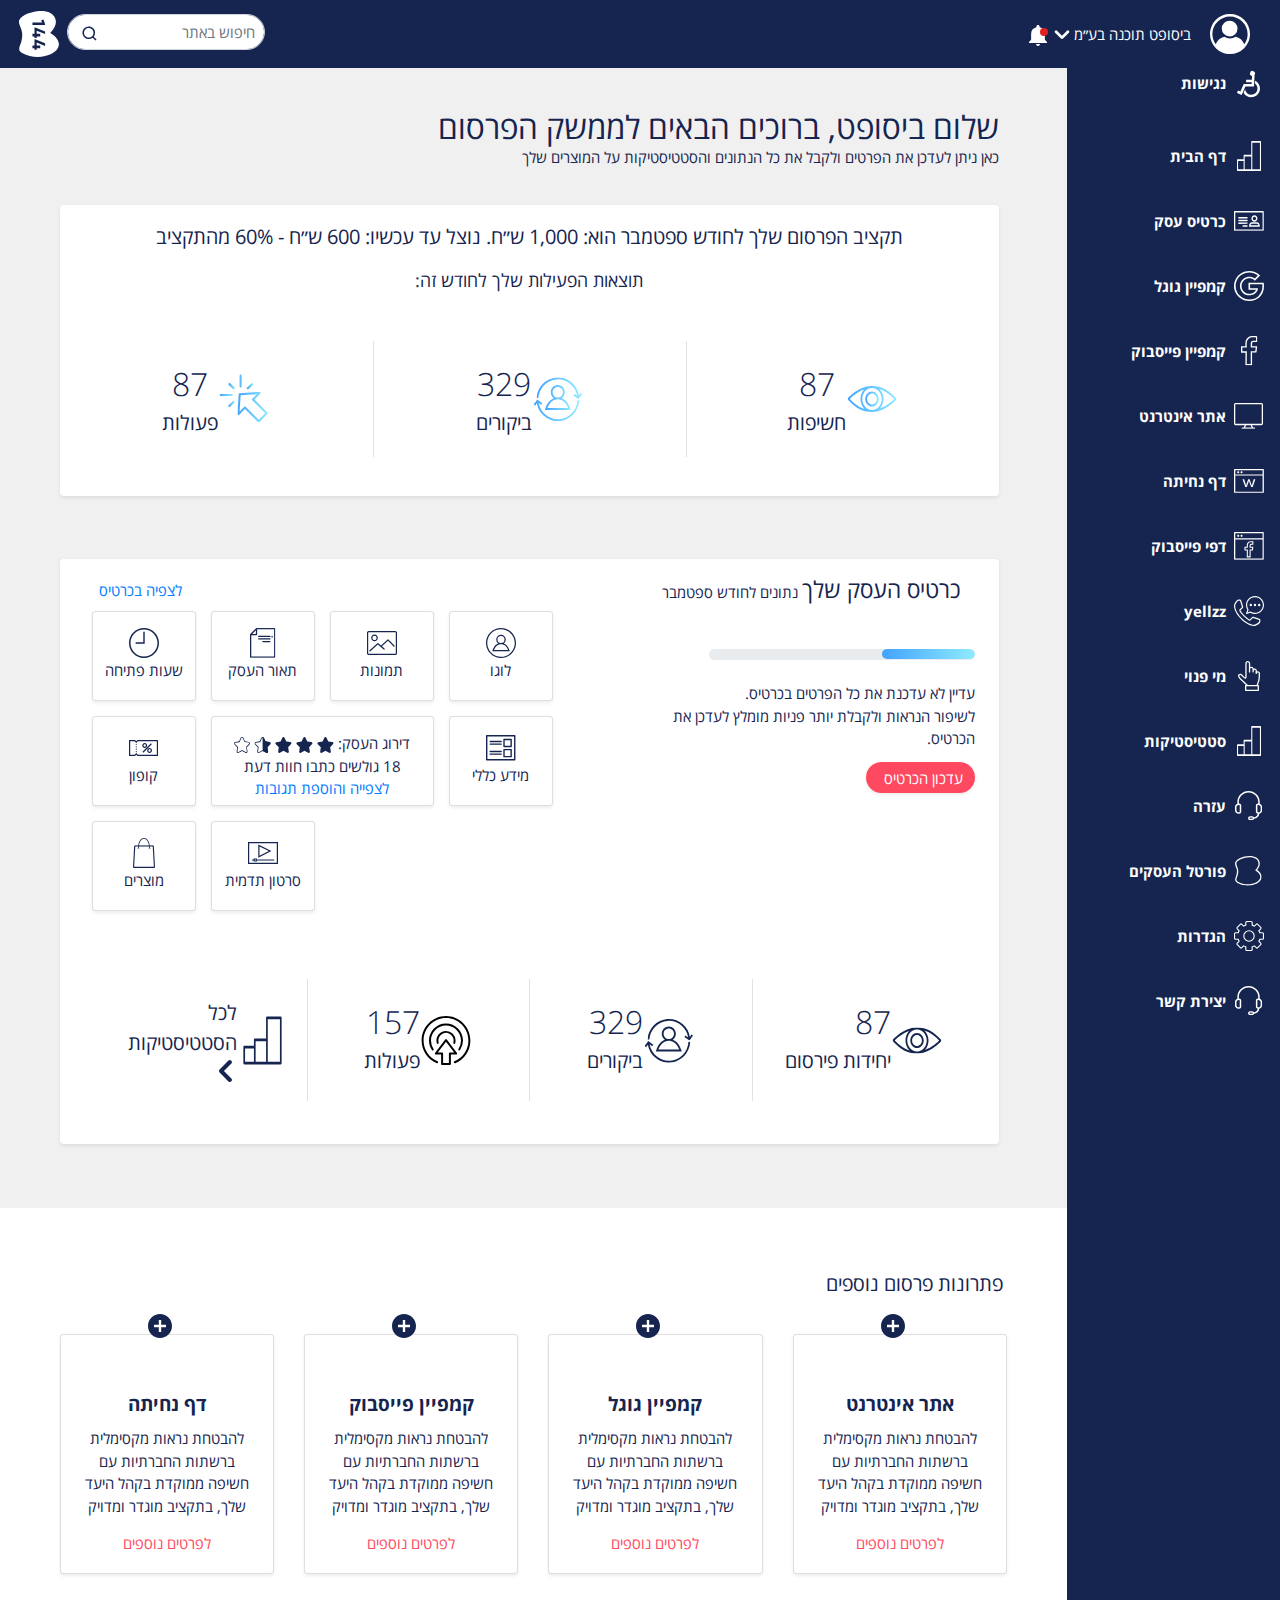
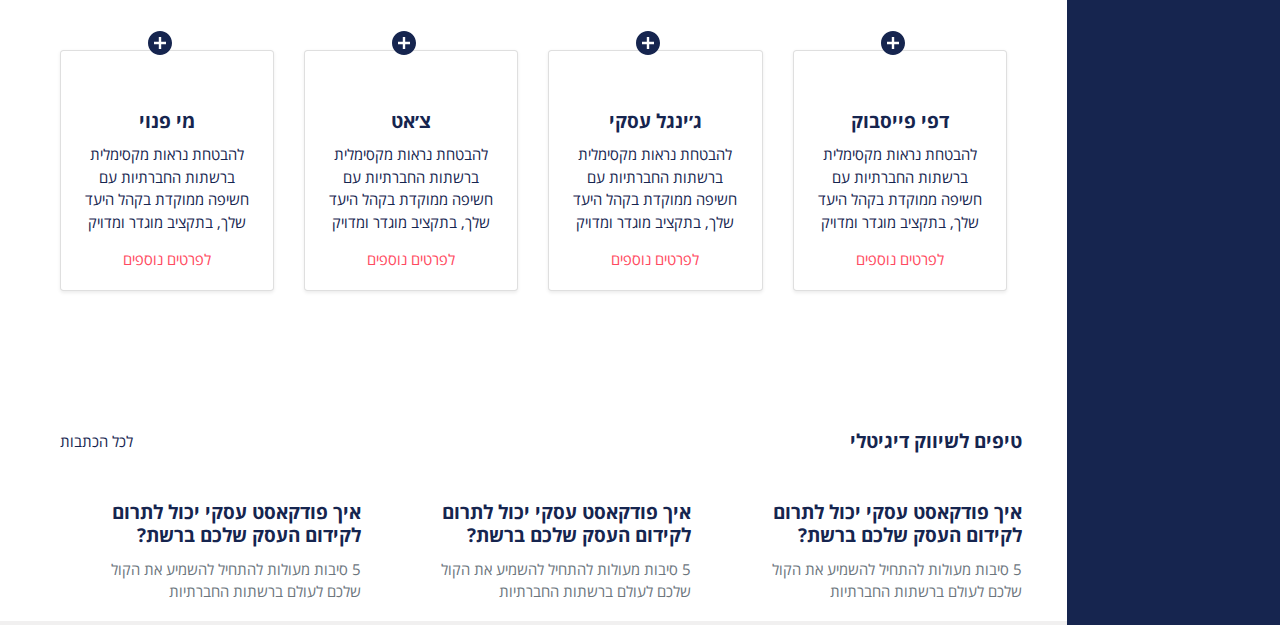
==== commit b99168c9: "Res update" ====
--- a/index.html
+++ b/index.html
@@ -192,7 +192,8 @@
                                             </div>
                                         </div>
                                     </div>
-                                    <div class="row">
+
+                                    <div class="row justify-content-between">
                                         <div class="col-sm-12 col-md-5">
                                             <div class="mt-5">
                                                 <div class="progress rounded-pill" style="width: 75%; height:11px ">
@@ -214,7 +215,7 @@
                                             </div>
                                         </div>
                                         <div class="col-md-7 col-sm-12 pr-0">
-                                            <div class="d-flex flex-wrap justify-content-end business-card">
+                                            <div class="d-flex flex-wrap business-card">
                                                 <div
                                                         class="card small-card m-2 text-center pt-3 align-items-center shadow-sm">
                                                     <img src="img/logo.svg" alt="">
@@ -253,7 +254,8 @@
                                                     <img src="img/cupon.svg" alt="">
                                                     <div>קופון</div>
                                                 </div>
-                                                <div class="card small-card m-2 text-center pt-3 align-items-center shadow-sm">
+                                                <div
+                                                        class="card small-card m-2 text-center pt-3 align-items-center shadow-sm d-none d-md-block">
                                                     <img src="img/video.svg" alt="">
                                                     <div>סרטון תדמית</div>
                                                 </div>
@@ -345,10 +347,10 @@
                                     </div>
                                 </div>
 
-                                <div class="card-deck my-2 px-5">
-                                    <div class="card shadow-sm ">
-                                        <img src="img/icons-copy-4.svg" alt="" class="plus">
-                                        <div class="card-body text-center solution-card">
+                                <div class="card-deck mt-2 px-5 solution-deck">
+                                    <div class="card shadow-sm mb-sm-4">
+                                        <div class="card-body text-center solution-card">
+                                            <img src="img/icons-copy-4.svg" alt="" class="plus">
                                             <h5 class="card-title font-weight-bold">אתר אינטרנט</h5>
                                             <div class="d-flex">
                                                 <p class="card-text ">להבטחת נראות מקסימלית
@@ -366,10 +368,11 @@
                                         </div>
                                     </div>
 
-                                    <div class="card shadow-sm ">
-                                        <img src="img/icons-copy-4.svg" alt="" class="plus">
-                                        <div class="card-body text-center solution-card">
-                                            <h5 class="card-title font-weight-bold">אתר אינטרנט</h5>
+                                    <div class="card shadow-sm mb-sm-4">
+
+                                        <div class="card-body text-center solution-card">
+                                            <img src="img/icons-copy-4.svg" alt="" class="plus">
+                                            <h5 class="card-title font-weight-bold">קמפיין גוגל</h5>
                                             <div class="d-flex">
                                                 <p class="card-text ">להבטחת נראות מקסימלית
                                                     ברשתות החברתיות עם חשיפה
@@ -386,10 +389,11 @@
                                         </div>
                                     </div>
 
-                                    <div class="card shadow-sm ">
-                                        <img src="img/icons-copy-4.svg" alt="" class="plus">
-                                        <div class="card-body text-center solution-card">
-                                            <h5 class="card-title font-weight-bold">אתר אינטרנט</h5>
+                                    <div class="card shadow-sm mb-sm-4">
+
+                                        <div class="card-body text-center solution-card">
+                                            <img src="img/icons-copy-4.svg" alt="" class="plus">
+                                            <h5 class="card-title font-weight-bold">קמפיין פייסבוק</h5>
                                             <div class="d-flex">
                                                 <p class="card-text ">להבטחת נראות מקסימלית
                                                     ברשתות החברתיות עם חשיפה
@@ -406,10 +410,11 @@
                                         </div>
                                     </div>
 
-                                    <div class="card shadow-sm ">
-                                        <img src="img/icons-copy-4.svg" alt="" class="plus">
-                                        <div class="card-body text-center solution-card">
-                                            <h5 class="card-title font-weight-bold">אתר אינטרנט</h5>
+                                    <div class="card shadow-sm mb-sm-4">
+
+                                        <div class="card-body text-center solution-card">
+                                            <img src="img/icons-copy-4.svg" alt="" class="plus">
+                                            <h5 class="card-title font-weight-bold">דף נחיתה</h5>
                                             <div class="d-flex">
                                                 <p class="card-text ">להבטחת נראות מקסימלית
                                                     ברשתות החברתיות עם חשיפה
@@ -427,11 +432,12 @@
                                     </div>
                                 </div>
 
-                                <div class="card-deck px-5">
-                                    <div class="card shadow-sm ">
-                                        <img src="img/icons-copy-4.svg" alt="" class="plus">
-                                        <div class="card-body text-center solution-card">
-                                            <h5 class="card-title font-weight-bold">אתר אינטרנט</h5>
+                                <div class="card-deck px-5 solution-deck">
+                                    <div class="card shadow-sm mb-sm-4">
+
+                                        <div class="card-body text-center solution-card">
+                                            <img src="img/icons-copy-4.svg" alt="" class="plus">
+                                            <h5 class="card-title font-weight-bold">דפי פייסבוק</h5>
                                             <div class="d-flex">
                                                 <p class="card-text ">להבטחת נראות מקסימלית
                                                     ברשתות החברתיות עם חשיפה
@@ -448,10 +454,11 @@
                                         </div>
                                     </div>
 
-                                    <div class="card shadow-sm ">
-                                        <img src="img/icons-copy-4.svg" alt="" class="plus">
-                                        <div class="card-body text-center solution-card">
-                                            <h5 class="card-title font-weight-bold">אתר אינטרנט</h5>
+                                    <div class="card shadow-sm mb-sm-4">
+
+                                        <div class="card-body text-center solution-card">
+                                            <img src="img/icons-copy-4.svg" alt="" class="plus">
+                                            <h5 class="card-title font-weight-bold">ג׳ינגל עסקי</h5>
                                             <div class="d-flex">
                                                 <p class="card-text ">להבטחת נראות מקסימלית
                                                     ברשתות החברתיות עם חשיפה
@@ -468,10 +475,11 @@
                                         </div>
                                     </div>
 
-                                    <div class="card shadow-sm ">
-                                        <img src="img/icons-copy-4.svg" alt="" class="plus">
-                                        <div class="card-body text-center solution-card">
-                                            <h5 class="card-title font-weight-bold">אתר אינטרנט</h5>
+                                    <div class="card shadow-sm mb-sm-4">
+
+                                        <div class="card-body text-center solution-card">
+                                            <img src="img/icons-copy-4.svg" alt="" class="plus">
+                                            <h5 class="card-title font-weight-bold">צ׳אט</h5>
                                             <div class="d-flex">
                                                 <p class="card-text ">להבטחת נראות מקסימלית
                                                     ברשתות החברתיות עם חשיפה
@@ -488,10 +496,11 @@
                                         </div>
                                     </div>
 
-                                    <div class="card shadow-sm ">
-                                        <img src="img/icons-copy-4.svg" alt="" class="plus">
-                                        <div class="card-body text-center solution-card">
-                                            <h5 class="card-title font-weight-bold">אתר אינטרנט</h5>
+                                    <div class="card shadow-sm mb-sm-4">
+
+                                        <div class="card-body text-center solution-card">
+                                            <img src="img/icons-copy-4.svg" alt="" class="plus">
+                                            <h5 class="card-title font-weight-bold">מי פנוי</h5>
                                             <div class="d-flex">
                                                 <p class="card-text ">להבטחת נראות מקסימלית
                                                     ברשתות החברתיות עם חשיפה
--- a/css/style.css
+++ b/css/style.css
@@ -1,5 +1,5 @@
 @font-face {
-    font-family: OpenSansHebrew;
+    font-family: 'OpenSansHebrew';
     src: url('../fonts/opensanshebrew-light.ttf') format('truetype');
     font-weight: 300;
 }
@@ -23,7 +23,6 @@
     direction: rtl;
     margin: 0;
     padding: 0;
-    /*font-family: 'OpenSans', serif;*/
     font-family: OpenSansHebrew, serif;
     font-size: 15px;
     color: #16254f;
@@ -150,10 +149,7 @@
 
 /* MORE PUBLISHING OPTION */
 
-.plus {
-    position: relative;
-    bottom: 14px;
-}
+
 
 
 
@@ -210,11 +206,7 @@
     .border-left {
         border-left:none!important;
     }
-    .plus {
-        position: relative;
-        bottom: 8px;
-        left: 180px;
-    }
+
     /*.solution-card {*/
     /*    padding:0 25px 25px 25px !important;*/
     /*    text-align:right!important;*/
@@ -232,30 +224,32 @@
     .solution-card  div {
         justify-content: space-between
     }
-    .plus {
-        position: relative;
-        bottom: 8px;
-        left: 180px;
+    .solution-deck {
+
     }
     .details-btn {
         width:140px;
     }
+    .plus {
+        position: relative;
+        top: -14px;
+        left: 25px;
+    }
 }
 @media screen and (max-width: 501px) {
     .plus {
-        position: relative;
-        bottom: 8px;
-        left: 160px;
+        position: absolute;
+        right: 0;
+        top: -13px;
+
+    }
+    .long {
+        order:1;
     }
 }
 
  /*Small devices (landscape phones, 576px and up)*/
 @media screen and (min-width: 576px) and (max-width: 767.98px) {
-    .plus {
-        position: relative;
-        bottom: 8px;
-        left: 165px;
-    }
     .ads img {
         width: 24px;
         position: absolute;
@@ -270,7 +264,21 @@
     .border-left {
         border-left:none!important;
     }
-
+    .solution-deck {
+        flex-direction: column;
+    }
+    .solution-deck div{
+        margin: 15px;
+    }
+    .plus {
+        position: absolute;
+        bottom: 185px;
+        right: 10px;
+        width: 30px;
+    }
+    .long {
+        order:1;
+    }
 
 }
 
@@ -281,7 +289,7 @@
 
     }
     .business-card {
-        justify-content: center;
+        /*justify-content: center;*/
     }
     .business-item {
         border-left: 2px solid #d8d8d8!important;
@@ -295,6 +303,17 @@
     }
     .border-left {
         /*border-left:none!important;*/
+    }
+    .plus {
+        position: relative;
+        bottom: 55px;
+        width: 40px;
+    }
+    .solution-deck {
+        flex-direction: column;
+    }
+    .solution-deck div{
+        margin: 15px;
     }
 }
 
@@ -311,6 +330,17 @@
         flex-direction: row;
         text-align:center;
     }
+    .plus {
+        position: relative;
+        bottom: 40px;
+        width: 40px;
+    }
+    .solution-deck {
+        margin-bottom: 53px;
+    }
+    .long {
+        order:1;
+    }
 
 }
 
@@ -319,6 +349,18 @@
     .business-item {
         border-left: 2px solid #d8d8d8!important;
     }
+    .plus {
+        position: relative;
+        bottom: 40px;
+        width: 40px;
+    }
+    .solution-deck {
+        margin-bottom: 53px;
+    }
+    .business-card {
+        justify-content: flex-end;
+    }
+
 }
 
 
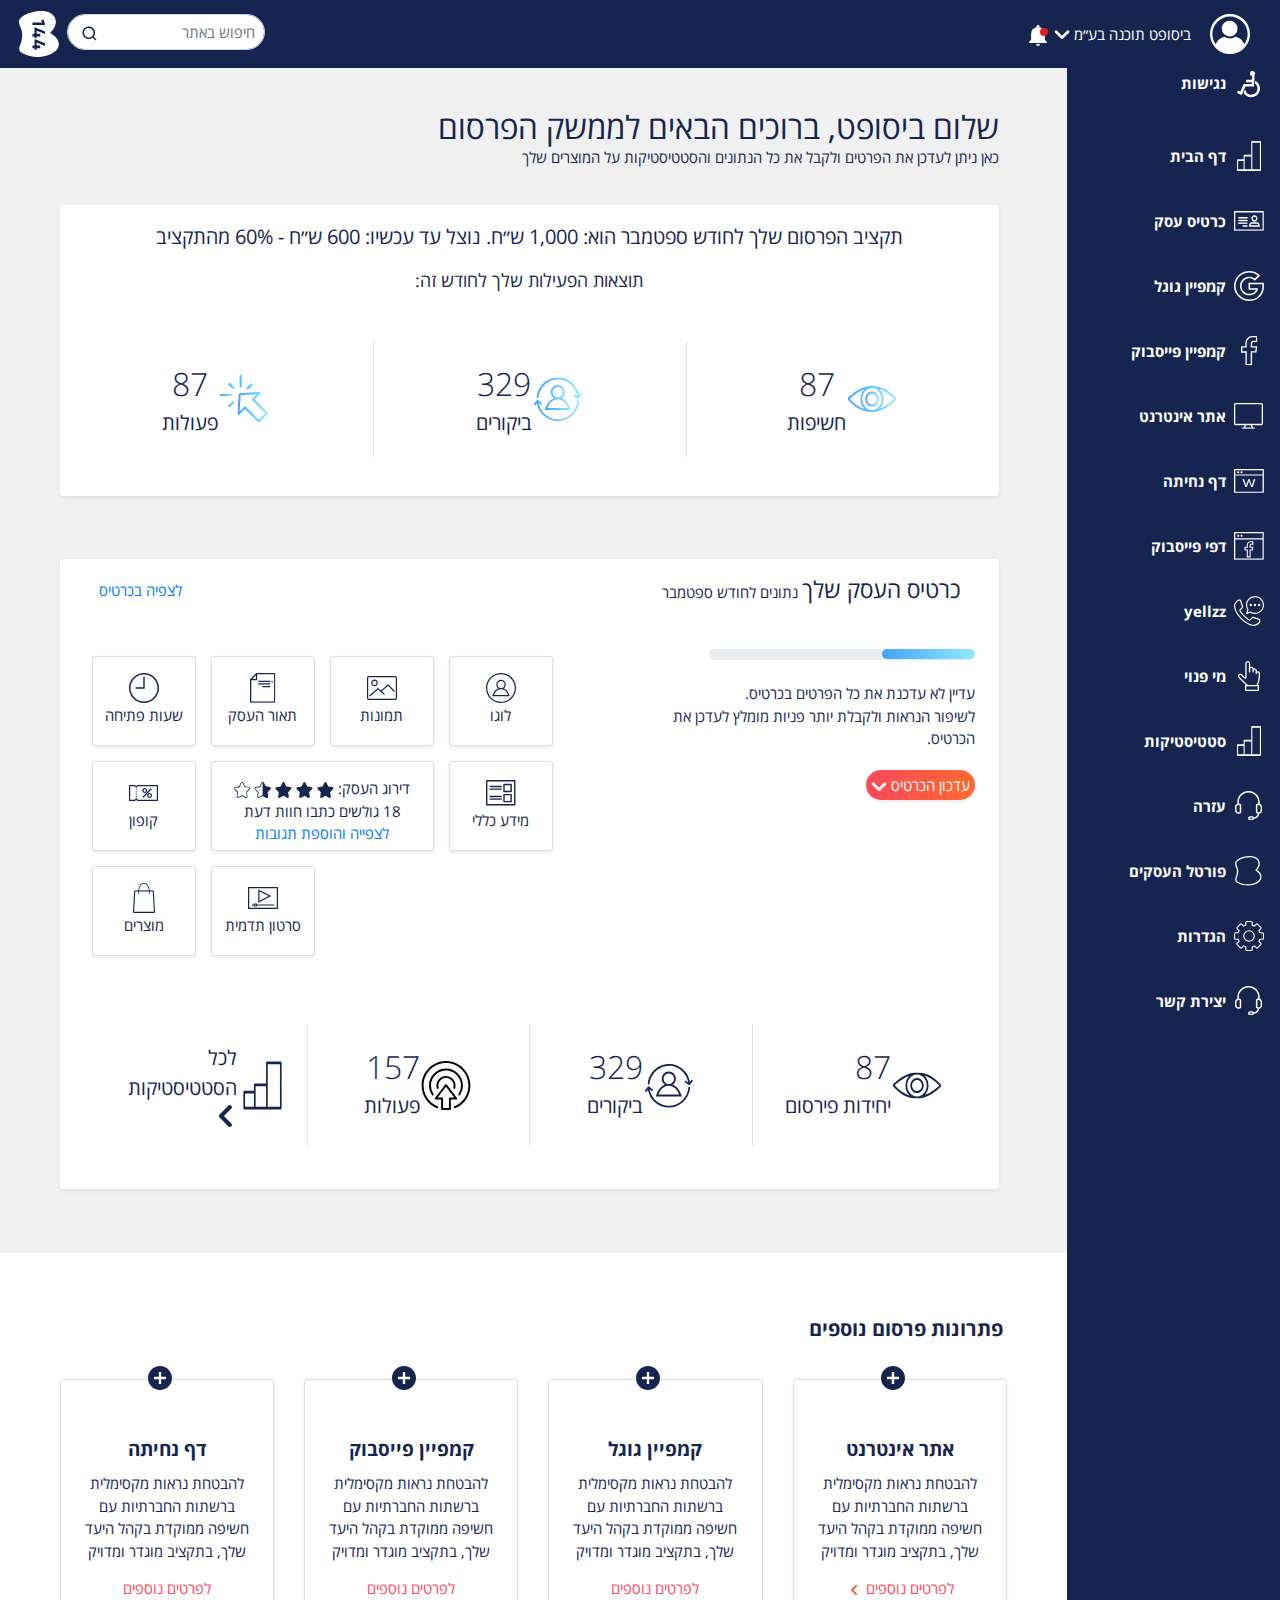
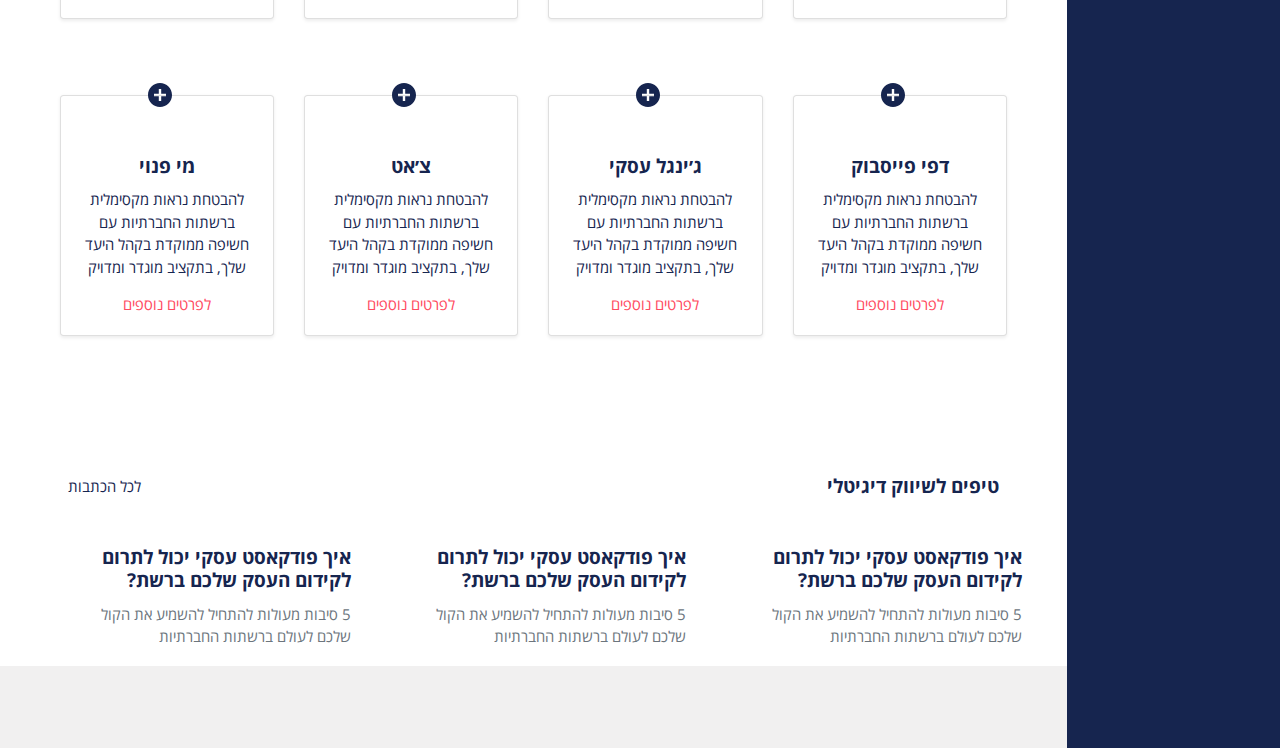
==== commit afd3595a: "Res update" ====
--- a/index.html
+++ b/index.html
@@ -205,16 +205,16 @@
                                                     <span>עדיין לא עדכנת את כל הפרטים בכרטיס.</span>
                                                     <span>לשיפור הנראות ולקבלת יותר פניות מומלץ לעדכן את הכרטיס.</span>
                                                 </div>
-                                                <div class="mt-3 update-card">
+                                                <div class="mt-4 update-card">
                                                     <a href="#"
-                                                       class="btn btn-outline-warning rounded-pill shadow-sm d-none d-md-inline">
+                                                       class="btn btn-outline text-white orange-btn rounded-pill shadow-sm d-none d-md-inline">
                                                         <span>עדכון הכרטיס</span>
-                                                        <i class="fas fa-chevron-down pr-2"></i>
+                                                        <img class="chevron-down" src="img/chevron-w.svg" alt="">
                                                     </a>
                                                 </div>
                                             </div>
                                         </div>
-                                        <div class="col-md-7 col-sm-12 pr-0">
+                                        <div class="col-md-7 col-sm-12 mt-5">
                                             <div class="d-flex flex-wrap business-card">
                                                 <div
                                                         class="card small-card m-2 text-center pt-3 align-items-center shadow-sm">
@@ -343,7 +343,7 @@
                             <section class="container-fluid text-right" style="background:#ffff">
                                 <div class="row">
                                     <div class="col p-0 mt-6 mb-4">
-                                            <h5 class="mr-6 size-20">פתרונות פרסום נוספים </h5>
+                                            <h5 class="mr-6 size-20 font-weight-bold">פתרונות פרסום נוספים </h5>
                                     </div>
                                 </div>
 
@@ -363,7 +363,7 @@
                                                 </button>
                                             </div>
                                             <a href="#" class="card-link d-none d-sm-block">לפרטים נוספים
-                                                <i class="fas fa-chevron-left"></i>
+                                                <img src="img/chevron-left-orange.svg" alt="">
                                             </a>
                                         </div>
                                     </div>
@@ -380,7 +380,7 @@
                                                     היעד שלך, בתקציב מוגדר ומדויק</p>
                                                 <button
                                                         class="btn btn-outline-warning rounded-pill d-block d-sm-none details-btn">לפרטים
-                                                    <i class="fas fa-chevron-left"></i></i>
+                                                    <img src="img/chevron-left-orange.svg" alt="">
                                                 </button>
                                             </div>
                                             <a href="#" class="card-link d-none d-sm-block">לפרטים נוספים
@@ -401,7 +401,7 @@
                                                     היעד שלך, בתקציב מוגדר ומדויק</p>
                                                 <button
                                                         class="btn btn-outline-warning rounded-pill d-block d-sm-none details-btn">לפרטים
-                                                    <i class="fas fa-chevron-left"></i></i>
+                                                    <img src="img/chevron-left-orange.svg" alt="">
                                                 </button>
                                             </div>
                                             <a href="#" class="card-link d-none d-sm-block">לפרטים נוספים
@@ -422,7 +422,7 @@
                                                     היעד שלך, בתקציב מוגדר ומדויק</p>
                                                 <button
                                                         class="btn btn-outline-warning rounded-pill d-block d-sm-none details-btn">לפרטים
-                                                    <i class="fas fa-chevron-left"></i></i>
+                                                    <img src="img/chevron-left-orange.svg" alt="">
                                                 </button>
                                             </div>
                                             <a href="#" class="card-link d-none d-sm-block">לפרטים נוספים
@@ -445,7 +445,7 @@
                                                     היעד שלך, בתקציב מוגדר ומדויק</p>
                                                 <button
                                                         class="btn btn-outline-warning rounded-pill d-block d-sm-none details-btn">לפרטים
-                                                    <i class="fas fa-chevron-left"></i></i>
+                                                    <img src="img/chevron-left-orange.svg" alt="">
                                                 </button>
                                             </div>
                                             <a href="#" class="card-link d-none d-sm-block">לפרטים נוספים
@@ -466,7 +466,7 @@
                                                     היעד שלך, בתקציב מוגדר ומדויק</p>
                                                 <button
                                                         class="btn btn-outline-warning rounded-pill d-block d-sm-none details-btn">לפרטים
-                                                    <i class="fas fa-chevron-left"></i></i>
+                                                    <img src="img/chevron-left-orange.svg" alt="">
                                                 </button>
                                             </div>
                                             <a href="#" class="card-link d-none d-sm-block">לפרטים נוספים
@@ -487,7 +487,7 @@
                                                     היעד שלך, בתקציב מוגדר ומדויק</p>
                                                 <button
                                                         class="btn btn-outline-warning rounded-pill d-block d-sm-none details-btn">לפרטים
-                                                    <i class="fas fa-chevron-left"></i></i>
+                                                    <img src="img/chevron-left-orange.svg" alt="">
                                                 </button>
                                             </div>
                                             <a href="#" class="card-link d-none d-sm-block">לפרטים נוספים
@@ -508,7 +508,7 @@
                                                     היעד שלך, בתקציב מוגדר ומדויק</p>
                                                 <button
                                                         class="btn btn-outline-warning rounded-pill d-block d-sm-none details-btn">לפרטים
-                                                    <i class="fas fa-chevron-left"></i></i>
+                                                    <img src="img/chevron-left-orange.svg" alt="">
                                                 </button>
                                             </div>
                                             <a href="#" class="card-link d-none d-sm-block">לפרטים נוספים
@@ -521,13 +521,13 @@
 
                             </section>
 
-                            <section class="container-fluid text-right pr-0" style="background:#ffff">
-                                <div class="d-flex justify-content-between px-5 mt-6">
+                            <section class="container-fluid text-right px-lg-5" style="background:#ffff">
+                                <div class="d-flex justify-content-between px-4 mt-6 ">
                                     <h5 class="d-inline-block mb-3 font-weight-bold"> טיפים לשיווק דיגיטלי</h5>
                                     <a class="outer-card-link" href="#">לכל הכתבות</a>
                                 </div>
 
-                                <div class="row px-5 mt-3">
+                                <div class="row  mt-3">
                                     <div class="col-sm-12 col-md-4">
                                         <div class="card border-0">
                                             <img src="https://source.unsplash.com/335x203/?tech" alt="" class="card-img-top">
--- a/css/style.css
+++ b/css/style.css
@@ -16,6 +16,8 @@
 :root {
     --watermelon: #ff495c;
     --pinkish-orange:#ff692f;
+    --dodger-blue:#42a3ff;
+    --robin-egg-blue:#90ebff;
 }
 
 body,
@@ -99,7 +101,7 @@
 }
 .sidebar-menu {
 
-    height:2157px;
+    height:2280px;
     min-width: 168px;
 }
 .accessibility {
@@ -225,7 +227,7 @@
         justify-content: space-between
     }
     .solution-deck {
-
+        padding:0!important;
     }
     .details-btn {
         width:140px;
@@ -239,12 +241,15 @@
 @media screen and (max-width: 501px) {
     .plus {
         position: absolute;
-        right: 0;
-        top: -13px;
+        right: -17px;
+        top: -15px;
 
     }
     .long {
         order:1;
+    }
+    .solution-deck {
+        padding: 0;
     }
 }
 
@@ -272,9 +277,9 @@
     }
     .plus {
         position: absolute;
-        bottom: 185px;
-        right: 10px;
-        width: 30px;
+        bottom: 175px;
+        right: -6px;
+        width: 40px;
     }
     .long {
         order:1;
@@ -351,7 +356,7 @@
     }
     .plus {
         position: relative;
-        bottom: 40px;
+        bottom: 33px;
         width: 40px;
     }
     .solution-deck {
@@ -367,16 +372,16 @@
 
 
 
-.Rectangle-3-Copy-6 {
+.orange-btn {
     color: #fff;
     width: 136px;
     height: 32px;
     border-radius: 20px;
     box-shadow: 2px 2px 6px 0 rgba(63, 63, 63, 0.5);
-    background-image: linear-gradient(to right, #ff495c 0%, #ff692f 100%);
-    position: absolute;
-    top: 75px;
-    left: 70px;
+    background-image: linear-gradient(to right, var(--watermelon) 0%, var(--pinkish-orange) 100%);
+    /*position: absolute;*/
+    /*top: 75px;*/
+    /*left: 70px;*/
     padding: 4px;
     text-align: center;
 }
@@ -384,5 +389,6 @@
     width: 80px;
     height: 10px;
     border-radius: 20px;
-    background-image: linear-gradient(to right, #42a3ff 0%, #90ebff 100%);
-}
+    background-image: linear-gradient(to right, var(--dodger-blue) 0%, var(--robin-egg-blue) 100%);
+}
+
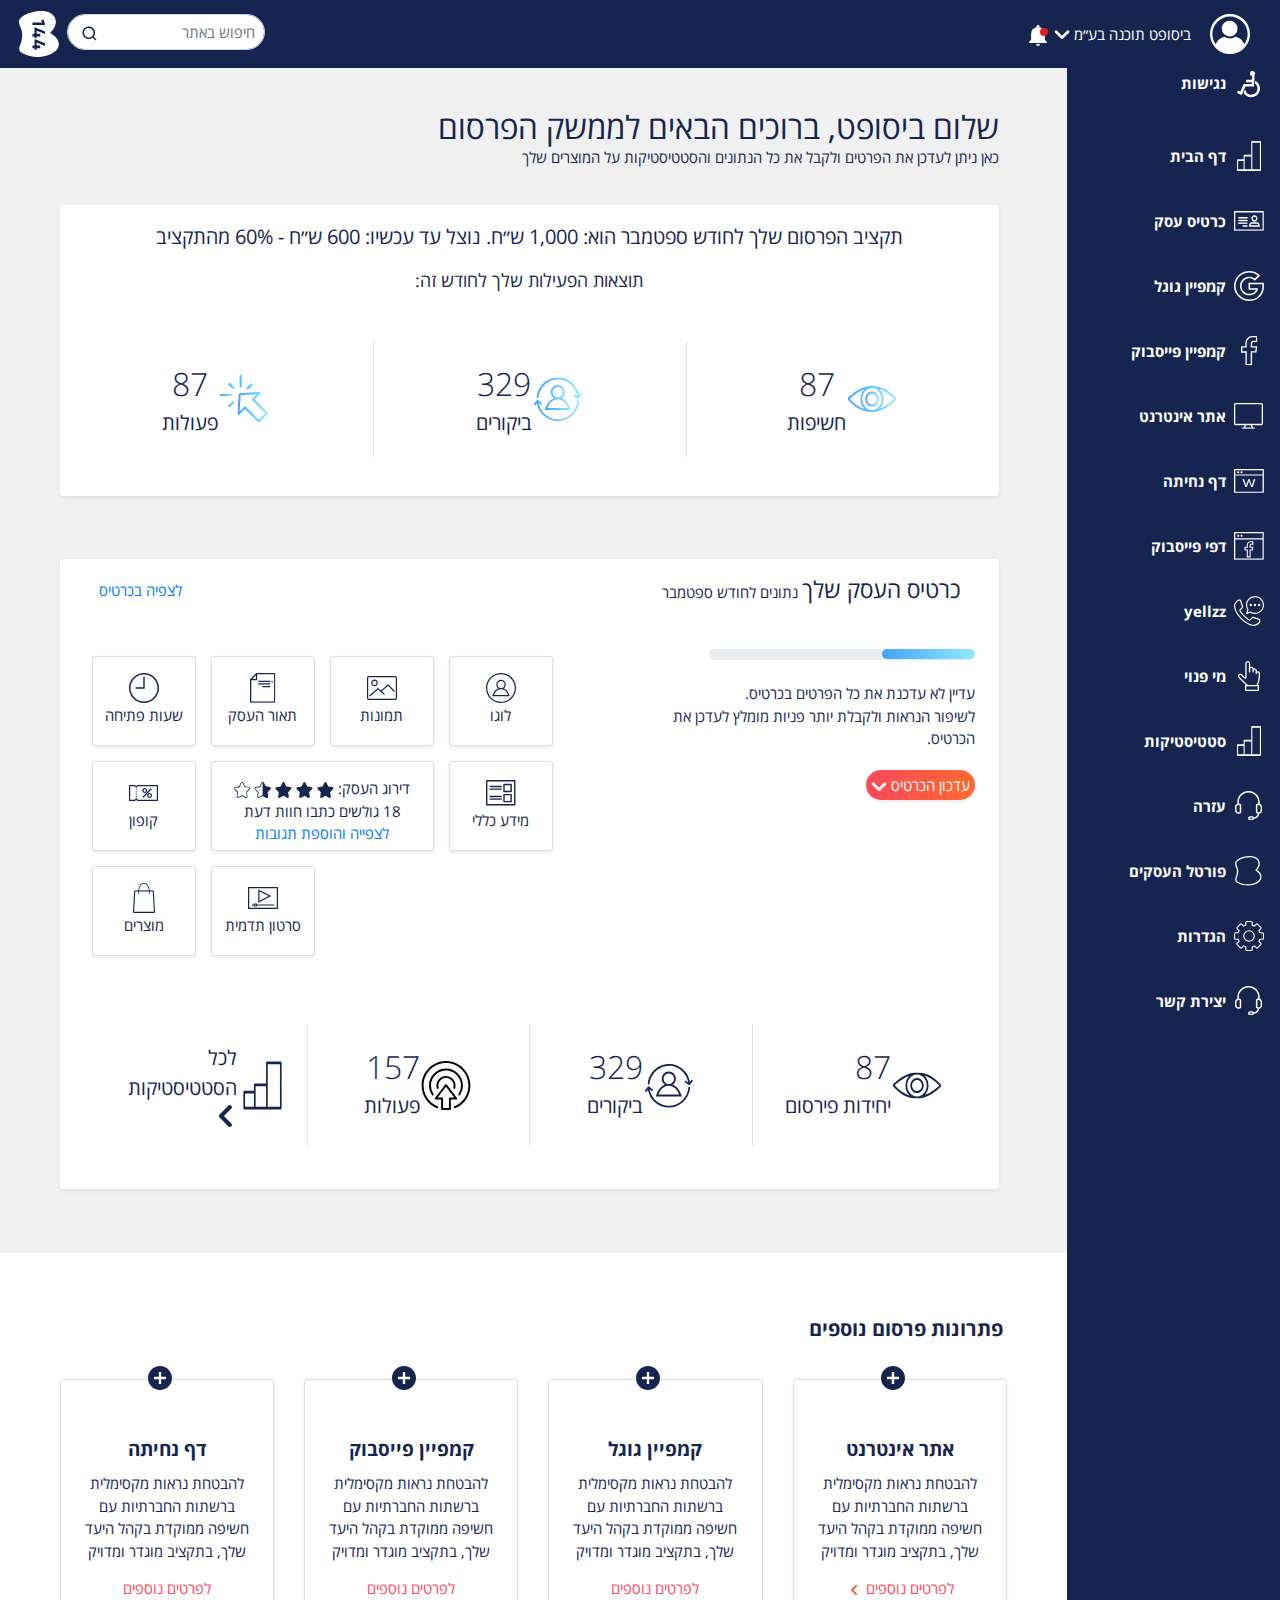
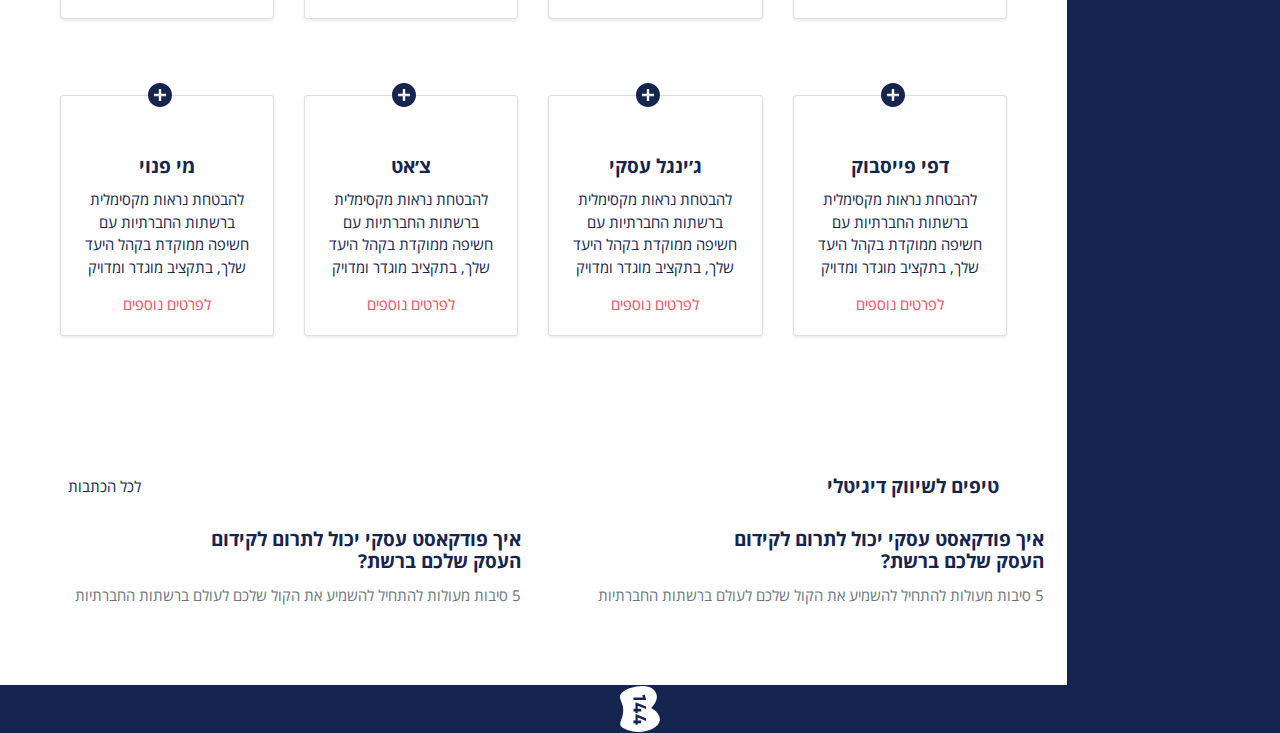
==== commit 9c9025a7: "added scroll" ====
--- a/index.html
+++ b/index.html
@@ -526,51 +526,50 @@
                                     <h5 class="d-inline-block mb-3 font-weight-bold"> טיפים לשיווק דיגיטלי</h5>
                                     <a class="outer-card-link" href="#">לכל הכתבות</a>
                                 </div>
-
-                                <div class="row  mt-3">
-                                    <div class="col-sm-12 col-md-4">
-                                        <div class="card border-0">
-                                            <img src="https://source.unsplash.com/335x203/?tech" alt="" class="card-img-top">
-                                            <div class="card-body pr-0">
-                                                <h5 class="card-title font-weight-bold">איך פודקאסט עסקי יכול לתרום לקידום העסק
-                                                    שלכם
-                                                    ברשת?</h5>
-                                                <p class="card-text text-muted">5 סיבות מעולות להתחיל להשמיע את הקול שלכם לעולם
-                                                    ברשתות
-                                                    החברתיות</p>
-                                            </div>
-                                        </div>
-                                    </div>
-                                    <div class="col-sm-12 col-md-4">
-                                        <div class="card border-0">
-                                            <img src="https://source.unsplash.com/335x204/?tech" alt=""
-                                                 class="card-img-top">
-                                            <div class="card-body pr-0">
-                                                <h5 class="card-title font-weight-bold">איך פודקאסט עסקי יכול לתרום לקידום העסק שלכם
-                                                    ברשת?</h5>
-                                                <p class="card-text text-muted">5 סיבות מעולות להתחיל להשמיע את הקול שלכם לעולם
-                                                    ברשתות
-                                                    החברתיות</p>
-                                            </div>
-                                        </div>
-                                    </div>
-                                    <div class="col-sm-12 col-md-4">
-                                        <div class="card border-0">
-                                            <img src="https://source.unsplash.com/335x205/?tech" alt=""
-                                                 class="card-img-top">
-                                            <div class="card-body pr-0">
-                                                <h5 class="card-title font-weight-bold">איך פודקאסט עסקי יכול לתרום לקידום העסק שלכם
-                                                    ברשת?</h5>
-                                                <p class="card-text text-muted">5 סיבות מעולות להתחיל להשמיע את הקול
-                                                    שלכם לעולם
-                                                    ברשתות
-                                                    החברתיות</p>
-                                            </div>
-                                        </div>
-                                    </div>
-                                </div>
                             </section>
 
+
+                            <div class="scrolling-wrapper">
+                                <div class="card mx-2 border-0 mb-6">
+                                    <img src="https://source.unsplash.com/340x204/?tech" alt="" class="card-img-top">
+                                    <div class="p-3">
+                                        <h5 class="card-title font-weight-bold w-75 text-right">איך פודקאסט עסקי יכול לתרום
+                                            לקידום העסק
+                                            שלכם ברשת?
+                                            </h5>
+                                        <span class="text-muted text-right d-block w-100">5 סיבות מעולות להתחיל
+                                            להשמיע את
+                                            הקול שלכם לעולם
+                                            ברשתות החברתיות</span>
+                                    </div>
+                                </div>
+                                <div class="card mx-2 border-0 mb-6 ">
+                                    <img src="https://source.unsplash.com/340x205/?tech" alt="" class="card-img-top">
+                                    <div class="p-3">
+                                        <h5 class="card-title font-weight-bold w-75 text-right">איך פודקאסט עסקי יכול לתרום
+                                            לקידום העסק
+                                            שלכם ברשת?
+                                        </h5>
+                                        <span class="text-muted text-right d-block w-100">5 סיבות מעולות להתחיל
+                                            להשמיע את
+                                            הקול שלכם לעולם
+                                            ברשתות החברתיות</span>
+                                    </div>
+                                </div>
+                                <div class="card mx-2 border-0 mb-6 ml-3">
+                                    <img src="https://source.unsplash.com/340x206/?tech" alt="" class="card-img-top">
+                                    <div class="p-3">
+                                        <h5 class="card-title font-weight-bold w-75 text-right">איך פודקאסט עסקי יכול לתרום
+                                            לקידום העסק
+                                            שלכם ברשת?
+                                        </h5>
+                                        <span class="text-muted text-right d-block w-100">5 סיבות מעולות להתחיל
+                                            להשמיע את
+                                            הקול שלכם לעולם
+                                            ברשתות החברתיות</span>
+                                    </div>
+                                </div>
+                            </div>
                         </div>
                     </div>
                 </div>
@@ -582,6 +581,16 @@
 <!--END MAIN CONTENT SECTION ONE -->
 
 
+<footer>
+    <div class="container-fluid">
+        <div class="row">
+            <div class="col text-center">
+                <img src="img/logo-bezeq-white.svg" alt="">
+            </div>
+        </div>
+    </div>
+</footer>
+
 
 
 
--- a/css/style.css
+++ b/css/style.css
@@ -101,7 +101,7 @@
 }
 .sidebar-menu {
 
-    height:2280px;
+    height:2842pxpx;
     min-width: 168px;
 }
 .accessibility {
@@ -181,6 +181,24 @@
 }
 
 
+.scrolling-wrapper {
+    display: flex;
+    flex-wrap:nowrap;
+    overflow-x: auto;
+    background:#fff;
+    width:100%;
+}
+.card {
+    flex: 0 0 auto;
+}
+
+
+ /* FOOTER */
+
+footer {
+    background:#16254f;
+
+}
 
  /* MEDIA QUERY */
 
@@ -209,10 +227,6 @@
         border-left:none!important;
     }
 
-    /*.solution-card {*/
-    /*    padding:0 25px 25px 25px !important;*/
-    /*    text-align:right!important;*/
-    /*}*/
     .solution-card {
         padding: 0 25px 25px 10px !important;
         text-align: right!important;
@@ -236,6 +250,9 @@
         position: relative;
         top: -14px;
         left: 25px;
+    }
+    .scrolling-wrapper .card {
+        width: 75%;
     }
 }
 @media screen and (max-width: 501px) {
@@ -337,7 +354,7 @@
     }
     .plus {
         position: relative;
-        bottom: 40px;
+        bottom: 32px;
         width: 40px;
     }
     .solution-deck {
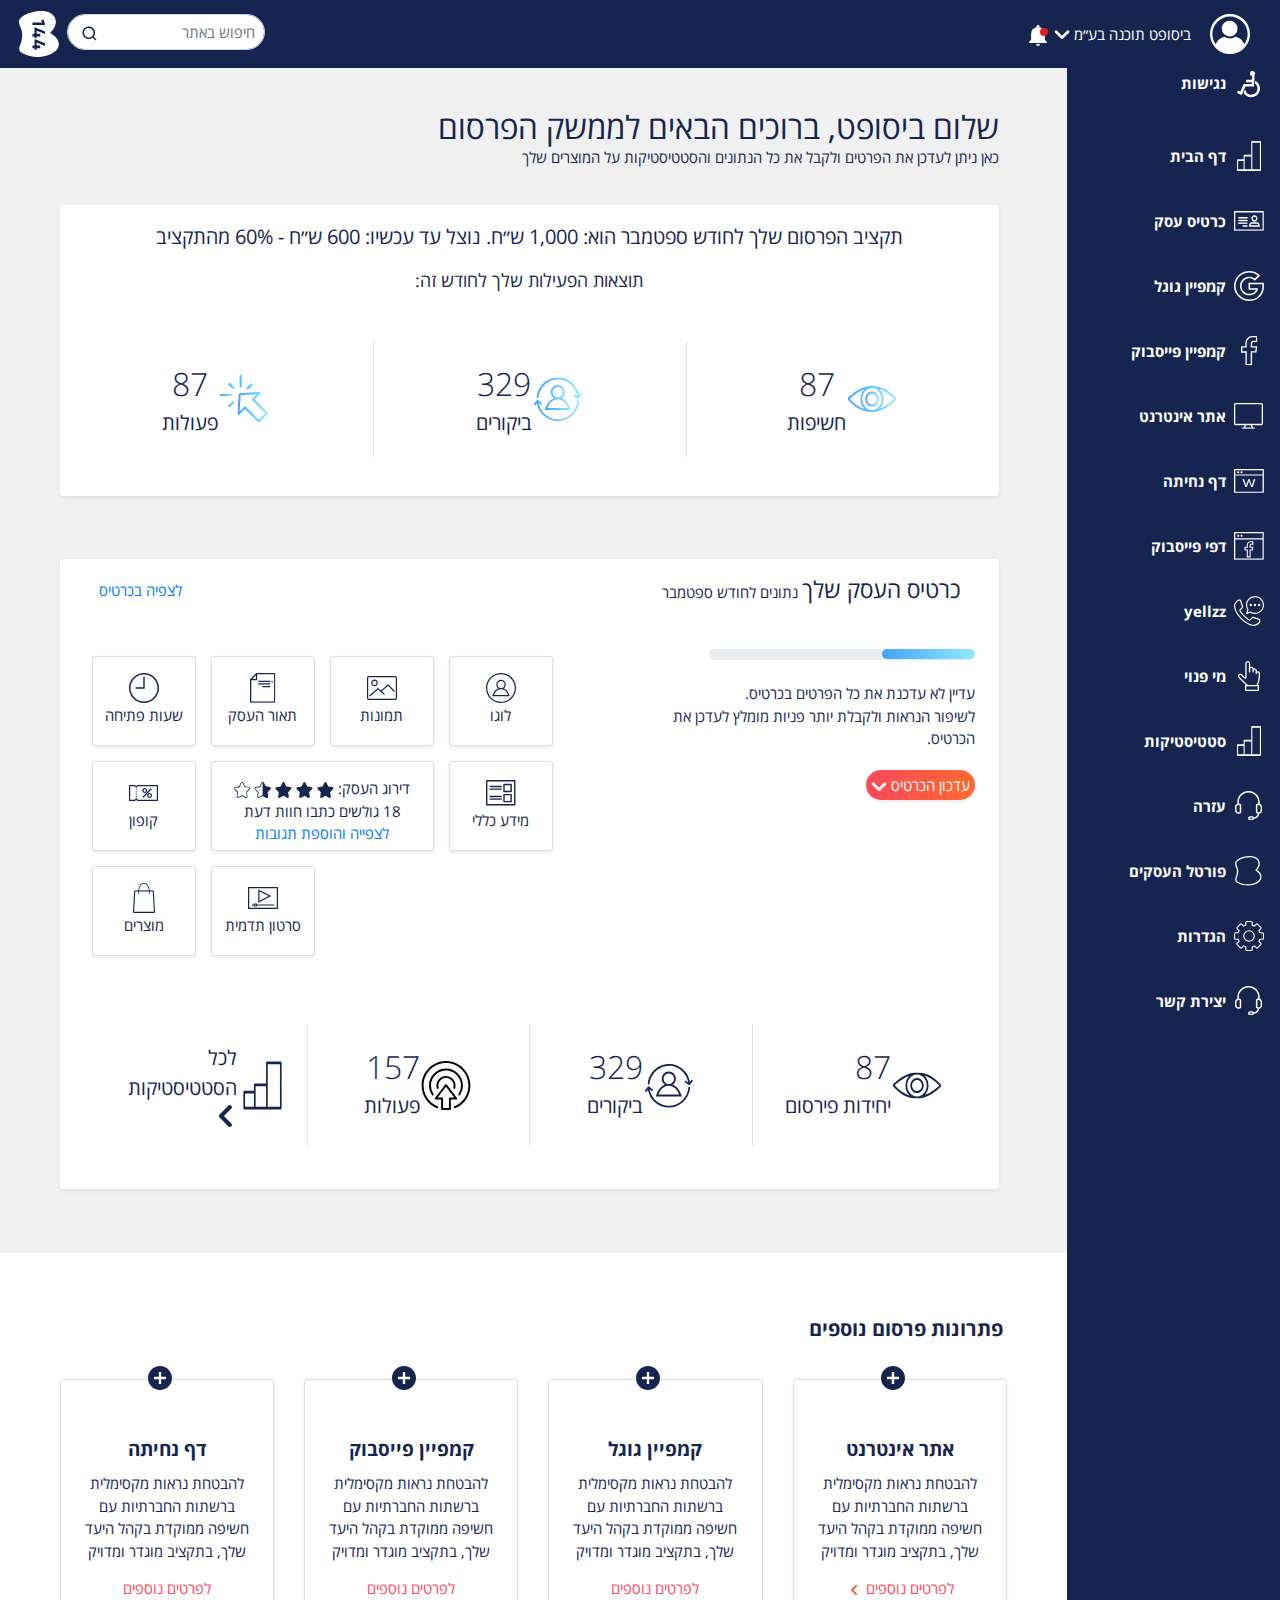
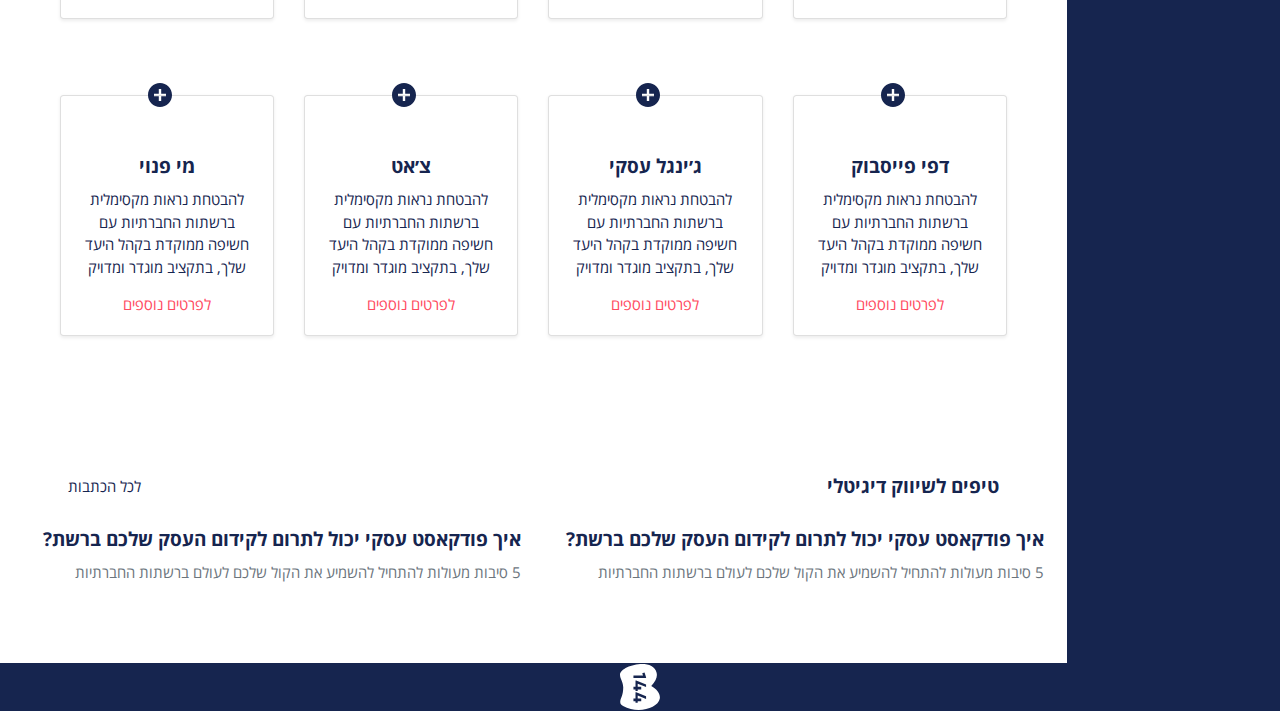
==== commit 5e4a0d75: "title width update" ====
--- a/index.html
+++ b/index.html
@@ -533,7 +533,7 @@
                                 <div class="card mx-2 border-0 mb-6">
                                     <img src="https://source.unsplash.com/340x204/?tech" alt="" class="card-img-top">
                                     <div class="p-3">
-                                        <h5 class="card-title font-weight-bold w-75 text-right">איך פודקאסט עסקי יכול לתרום
+                                        <h5 class="card-title font-weight-bold  text-right">איך פודקאסט עסקי יכול לתרום
                                             לקידום העסק
                                             שלכם ברשת?
                                             </h5>
@@ -546,7 +546,7 @@
                                 <div class="card mx-2 border-0 mb-6 ">
                                     <img src="https://source.unsplash.com/340x205/?tech" alt="" class="card-img-top">
                                     <div class="p-3">
-                                        <h5 class="card-title font-weight-bold w-75 text-right">איך פודקאסט עסקי יכול לתרום
+                                        <h5 class="card-title font-weight-bold  text-right">איך פודקאסט עסקי יכול לתרום
                                             לקידום העסק
                                             שלכם ברשת?
                                         </h5>
@@ -559,7 +559,7 @@
                                 <div class="card mx-2 border-0 mb-6 ml-3">
                                     <img src="https://source.unsplash.com/340x206/?tech" alt="" class="card-img-top">
                                     <div class="p-3">
-                                        <h5 class="card-title font-weight-bold w-75 text-right">איך פודקאסט עסקי יכול לתרום
+                                        <h5 class="card-title font-weight-bold  text-right">איך פודקאסט עסקי יכול לתרום
                                             לקידום העסק
                                             שלכם ברשת?
                                         </h5>
